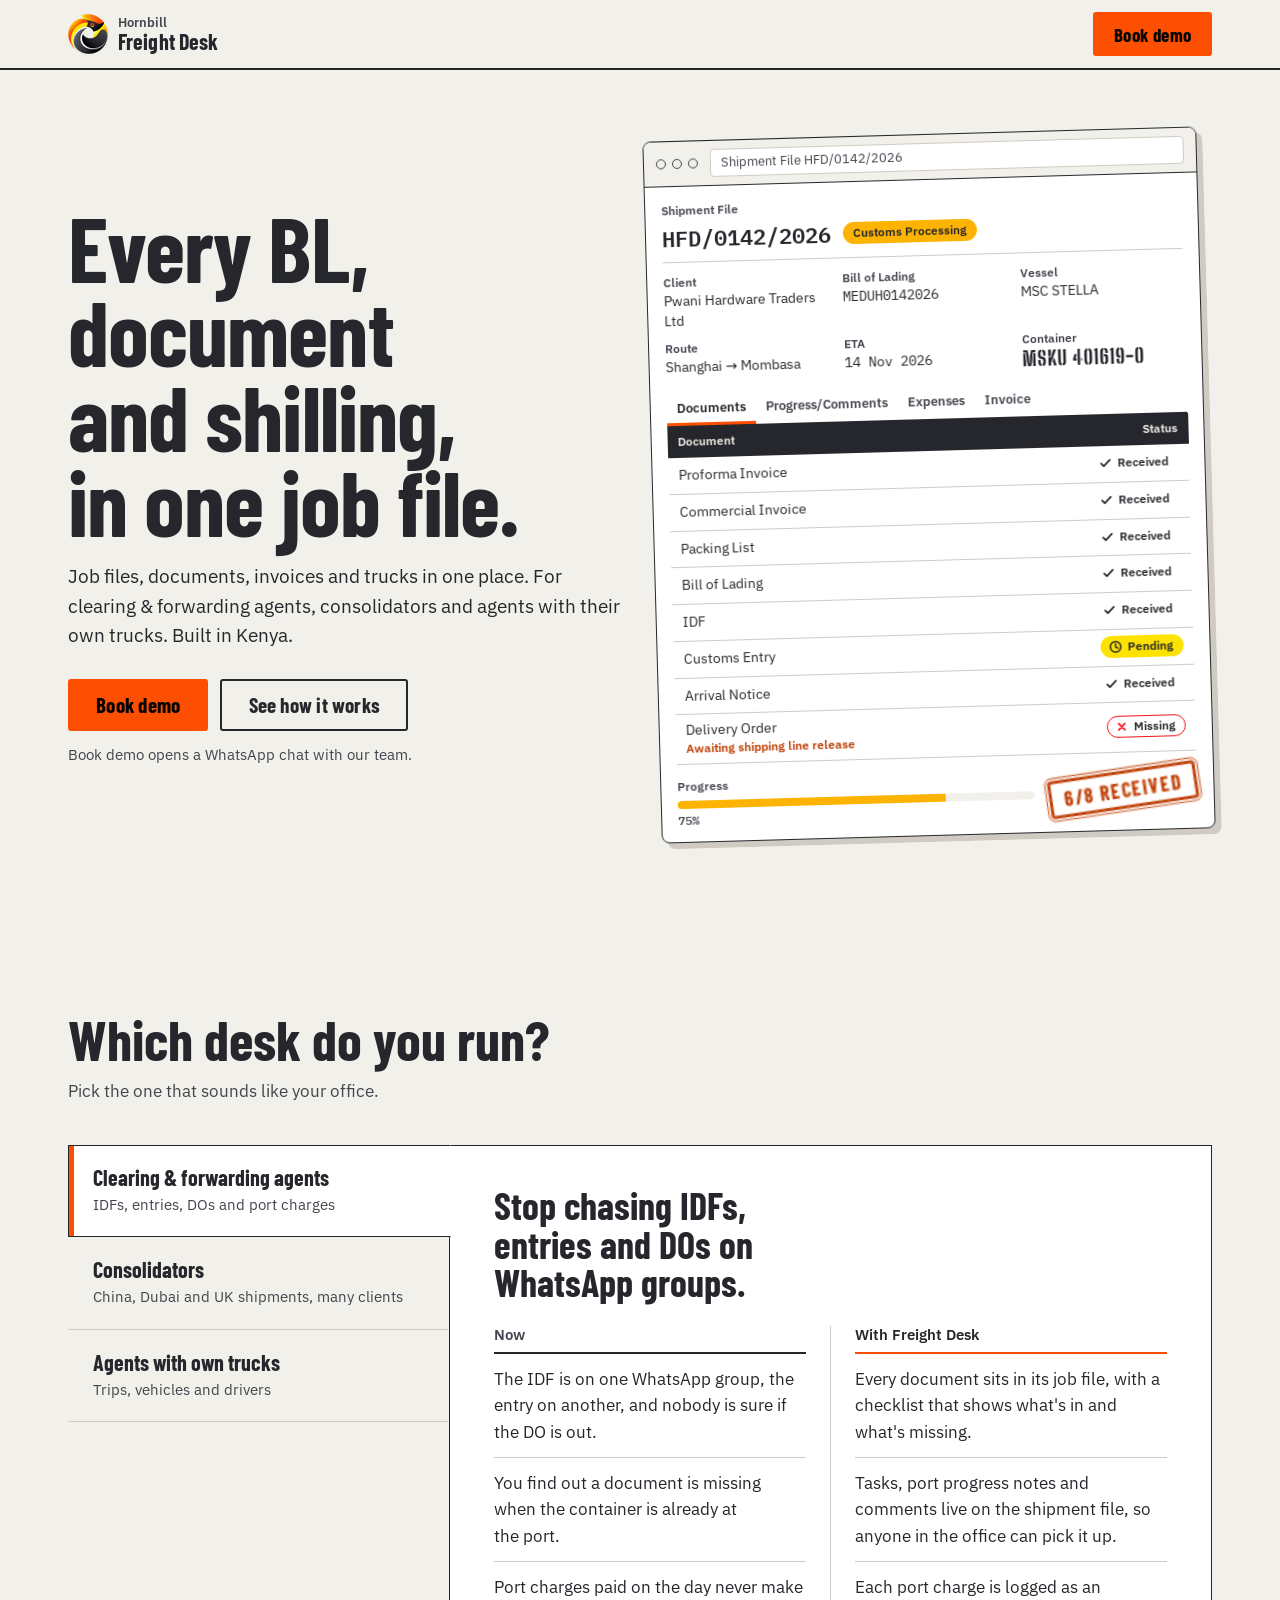
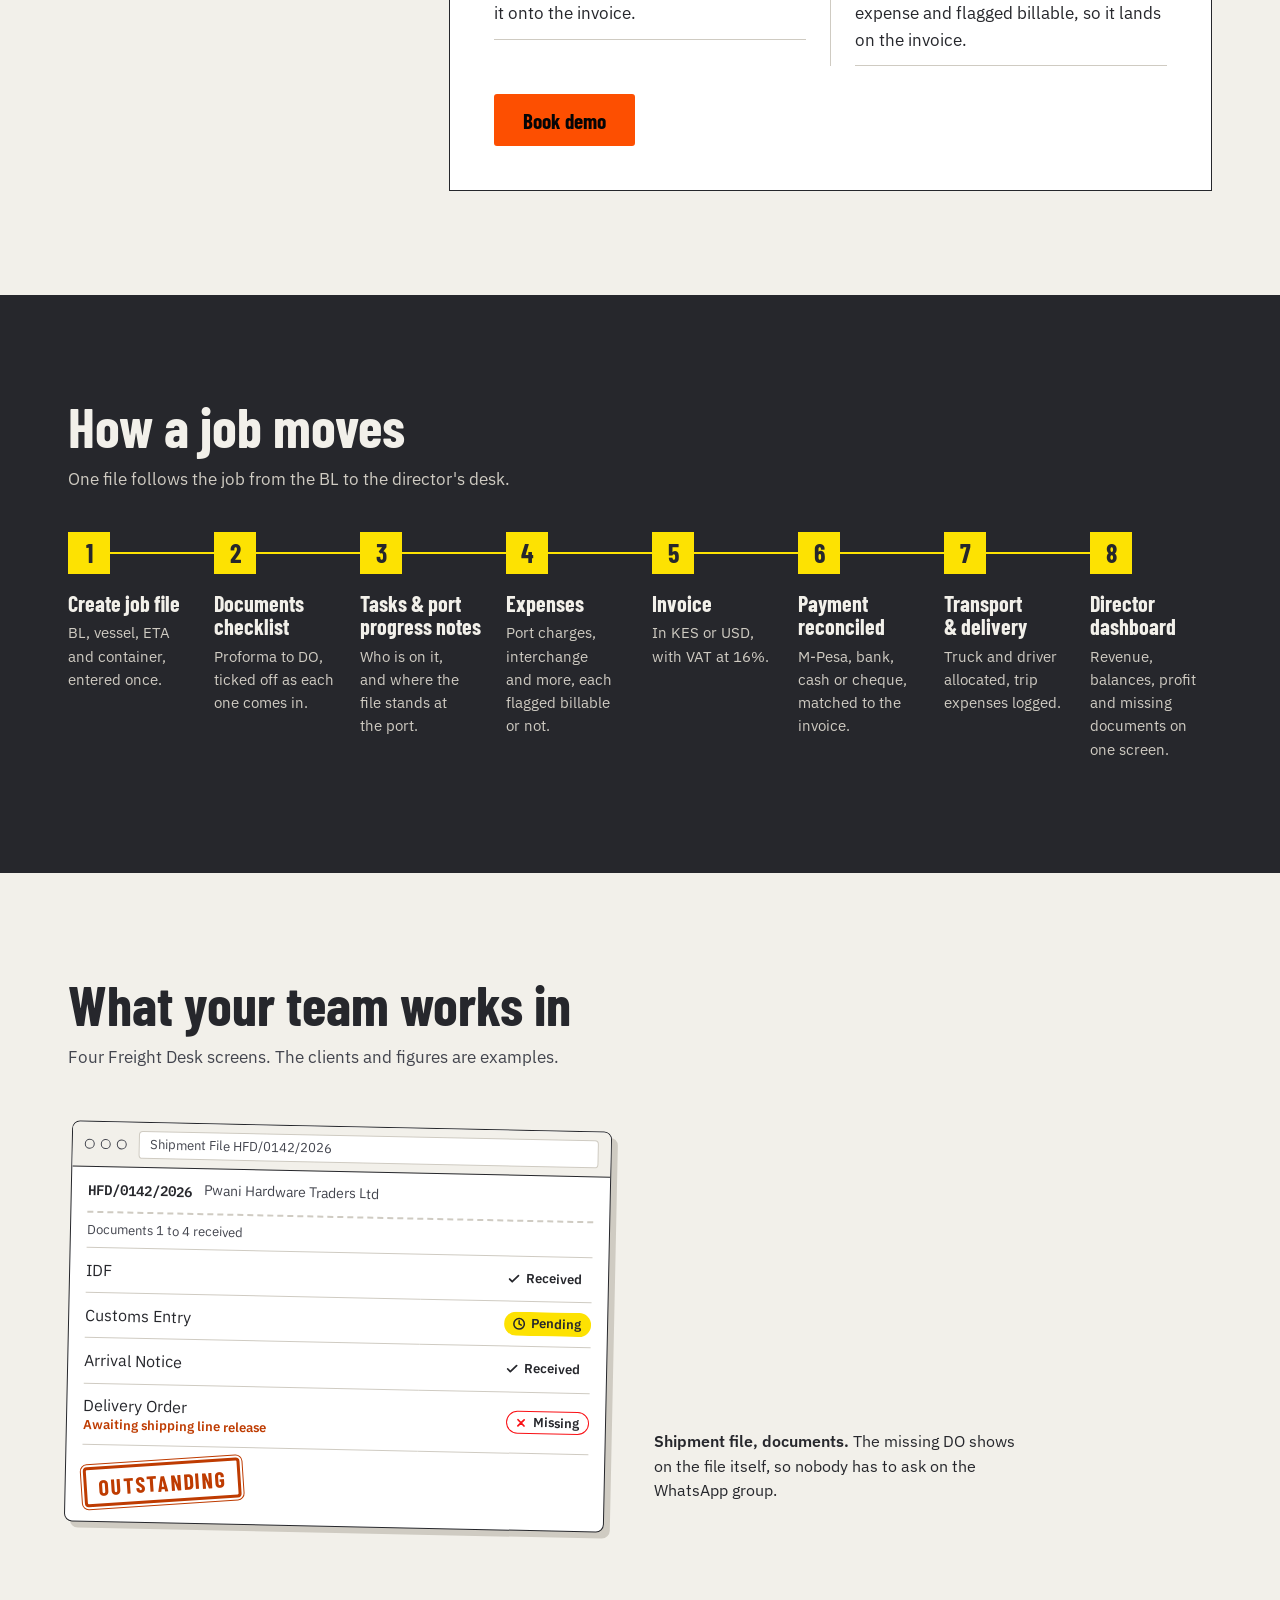
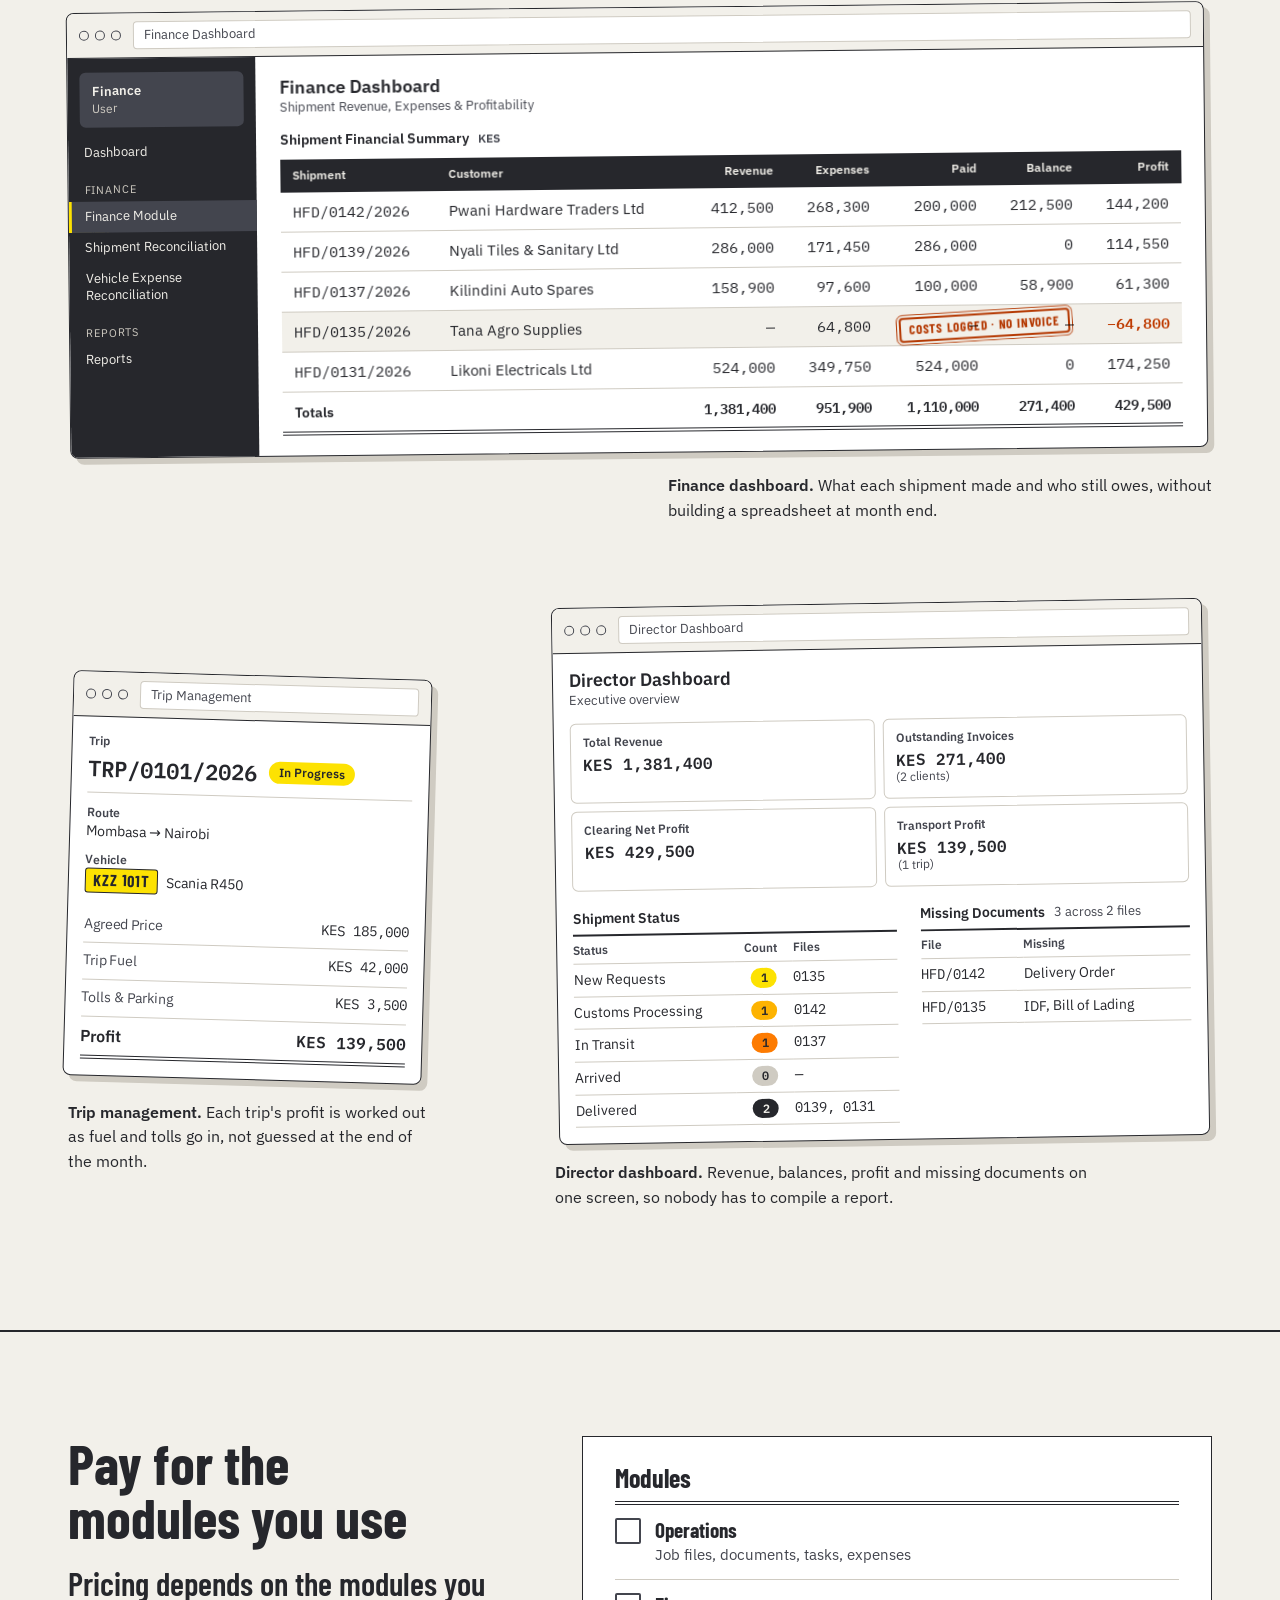
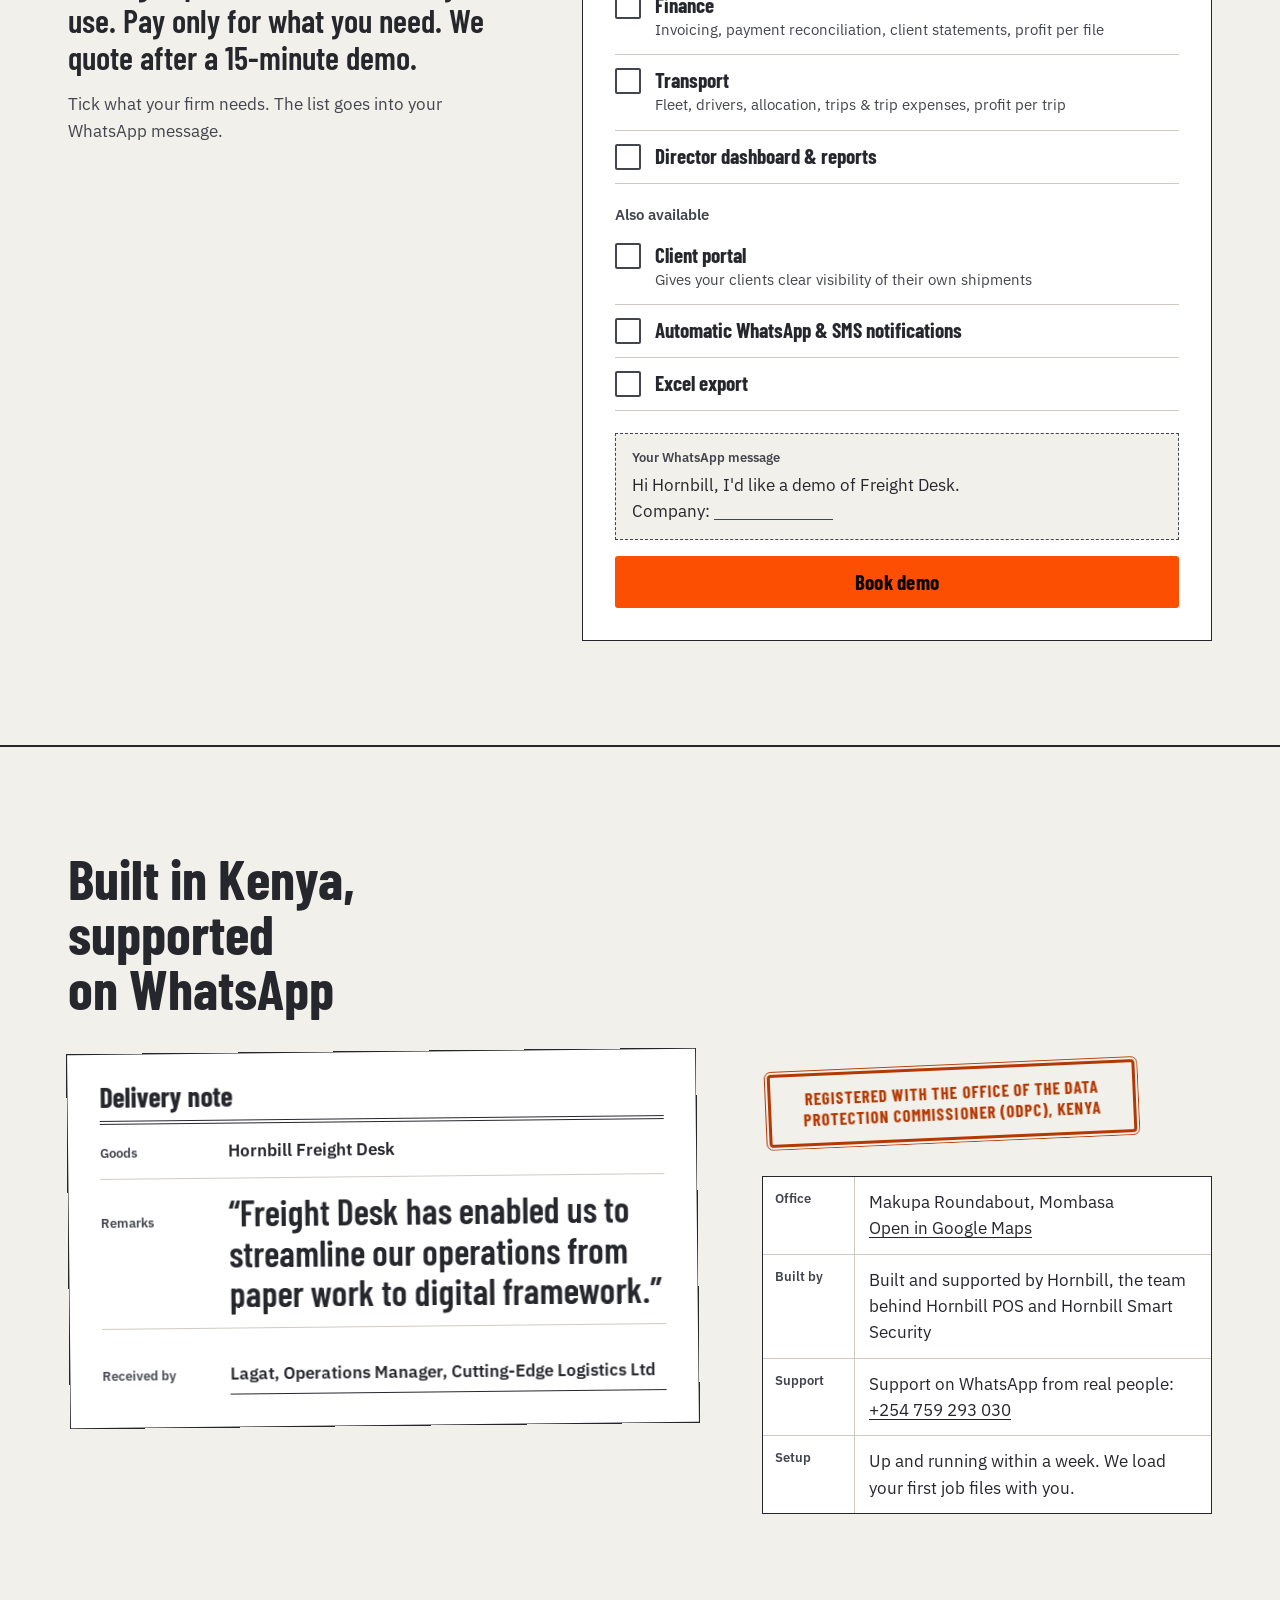
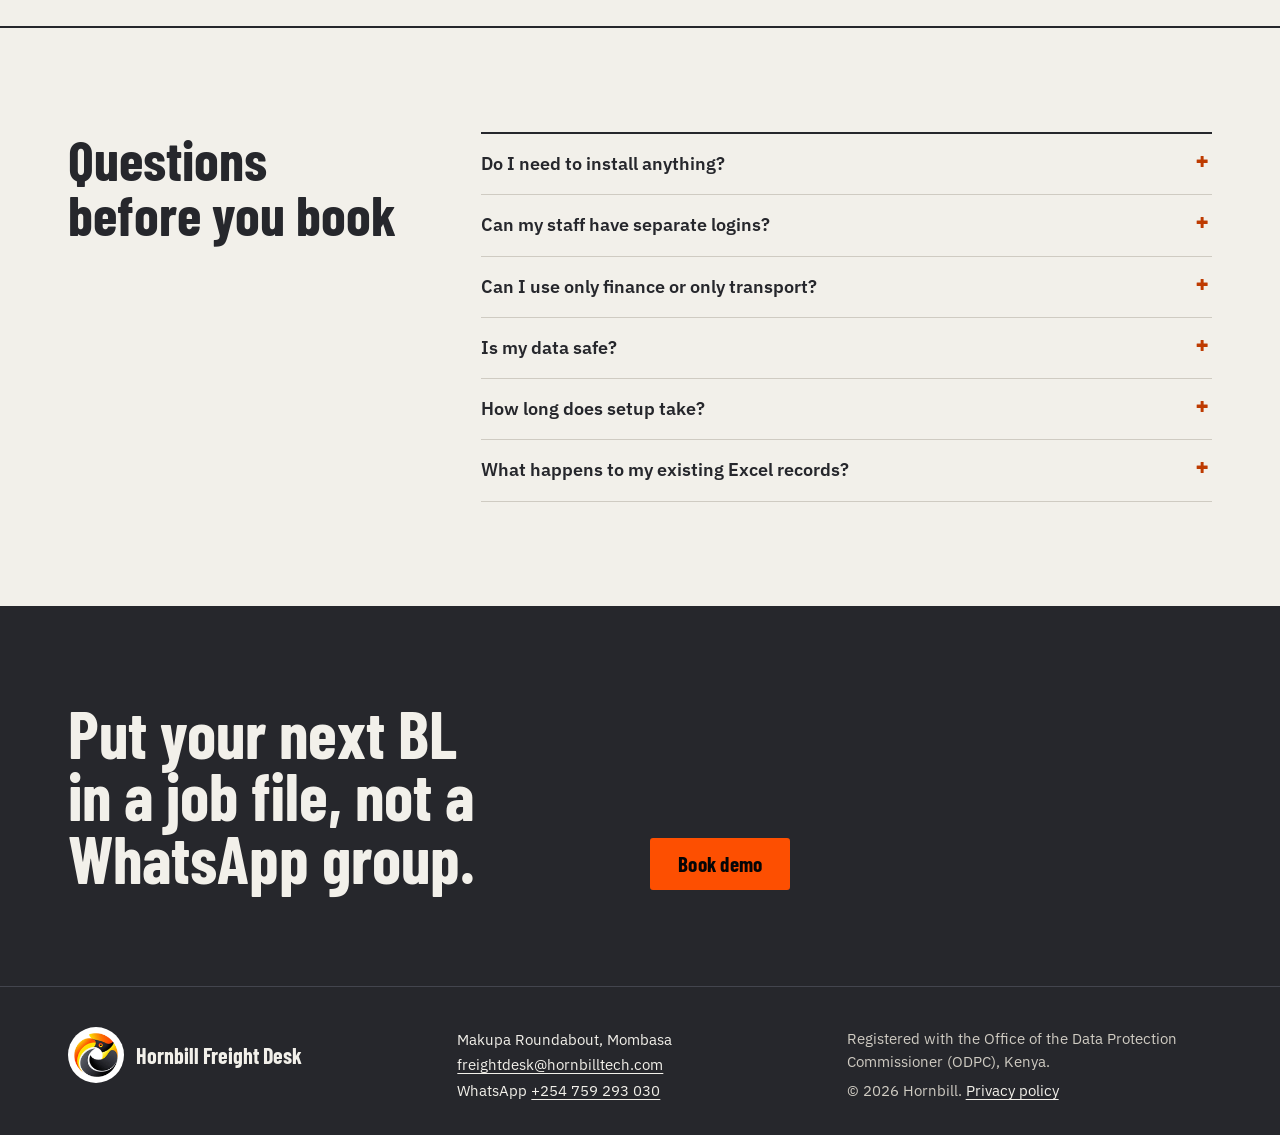
==== index.html @ 61f2ef4a "Add Hornbill Freight Desk landing page Static one-page site (no build step): index.html, privacy.htm" ====
<!doctype html>
<html lang="en-KE">
<head>
<meta charset="utf-8">
<meta name="viewport" content="width=device-width, initial-scale=1">
<title>Hornbill Freight Desk | Job files, documents, invoices and trucks in one place</title>
<meta name="description" content="Cloud software for Kenyan clearing &amp; forwarding agents, consolidators and agents with their own trucks. Every BL, document and shilling in one job file. Book a demo on WhatsApp.">
<link rel="canonical" href="https://freightdesk.hornbilltech.com/">
<meta name="theme-color" content="#26272C">

<link rel="icon" href="img/favicon.ico" sizes="any">
<link rel="icon" type="image/png" sizes="192x192" href="img/icon-192.png">
<link rel="apple-touch-icon" href="img/apple-touch-icon.png">

<meta property="og:type" content="website">
<meta property="og:site_name" content="Hornbill Freight Desk">
<meta property="og:title" content="Hornbill Freight Desk: every BL, document and shilling, in one job file">
<meta property="og:description" content="Job files, documents, invoices and trucks in one place, for Kenyan clearing &amp; forwarding agents, consolidators and agents with their own trucks.">
<meta property="og:url" content="https://freightdesk.hornbilltech.com/">
<meta property="og:image" content="https://freightdesk.hornbilltech.com/img/og-image.png">
<meta property="og:image:width" content="1200">
<meta property="og:image:height" content="630">
<meta property="og:image:alt" content="Hornbill Freight Desk logo beside a job file showing 6 of 8 documents received">
<meta property="og:locale" content="en_KE">
<meta name="twitter:card" content="summary_large_image">

<link rel="preload" href="fonts/barlow-condensed-latin-700-normal.woff2" as="font" type="font/woff2" crossorigin>
<link rel="preload" href="fonts/ibm-plex-sans-latin-400-normal.woff2" as="font" type="font/woff2" crossorigin>
<link rel="stylesheet" href="css/site.css">

<!-- Google Analytics 4: uncomment and replace G-XXXXXXXXXX with the real Measurement ID.
<script async src="https://www.googletagmanager.com/gtag/js?id=G-XXXXXXXXXX"></script>
<script>
  window.dataLayer = window.dataLayer || [];
  function gtag(){dataLayer.push(arguments);}
  gtag('js', new Date());
  gtag('config', 'G-XXXXXXXXXX');
</script>
-->

<!-- Meta Pixel: uncomment and replace YOUR_PIXEL_ID with the real Pixel ID.
<script>
  !function(f,b,e,v,n,t,s){if(f.fbq)return;n=f.fbq=function(){n.callMethod?
  n.callMethod.apply(n,arguments):n.queue.push(arguments)};if(!f._fbq)f._fbq=n;
  n.push=n;n.loaded=!0;n.version='2.0';n.queue=[];t=b.createElement(e);t.async=!0;
  t.src=v;s=b.getElementsByTagName(e)[0];s.parentNode.insertBefore(t,s)}(window,
  document,'script','https://connect.facebook.net/en_US/fbevents.js');
  fbq('init', 'YOUR_PIXEL_ID');
  fbq('track', 'PageView');
</script>
-->

<script src="js/site.js" defer></script>
</head>
<body class="has-sticky">
<a class="skip" href="#main">Skip to content</a>

<svg class="sprite" aria-hidden="true" focusable="false">
  <symbol id="i-check" viewBox="0 0 16 16"><path d="M3 8.5l3 3 7-7" fill="none" stroke="currentColor" stroke-width="2" stroke-linecap="round" stroke-linejoin="round"/></symbol>
  <symbol id="i-clock" viewBox="0 0 16 16"><circle cx="8" cy="8" r="6" fill="none" stroke="currentColor" stroke-width="1.75"/><path d="M8 4.5V8l2.5 1.5" fill="none" stroke="currentColor" stroke-width="1.75" stroke-linecap="round"/></symbol>
  <symbol id="i-cross" viewBox="0 0 16 16"><path d="M4.5 4.5l7 7M11.5 4.5l-7 7" fill="none" stroke="currentColor" stroke-width="2" stroke-linecap="round"/></symbol>
</svg>

<header class="topbar">
  <div class="wrap topbar__in">
    <a class="brand" href="./" aria-label="Hornbill Freight Desk, home">
      <img src="img/logo-40.png" srcset="img/logo-80.png 2x, img/logo-120.png 3x" width="40" height="40" alt="">
      <span class="brand__name"><span class="brand__co">Hornbill</span> Freight Desk</span>
    </a>
    <a class="btn btn--accent btn--sm" href="https://wa.me/254759293030?text=Hi%20Hornbill%2C%20I'd%20like%20a%20demo%20of%20Freight%20Desk.%20Company%3A%20" target="_blank" rel="noopener" data-segment="general">Book demo</a>
  </div>
</header>

<main id="main">

  <!-- Hero -->
  <section class="hero" aria-labelledby="hero-h">
    <div class="wrap hero__grid">
      <div class="hero__copy">
        <h1 id="hero-h">Every BL, document and shilling, in one job file.</h1>
        <p class="hero__sub">Job files, documents, invoices and trucks in one place. For clearing &amp; forwarding agents, consolidators and agents with their own trucks. Built in Kenya.</p>
        <div class="hero__ctas">
          <a class="btn btn--accent" href="https://wa.me/254759293030?text=Hi%20Hornbill%2C%20I'd%20like%20a%20demo%20of%20Freight%20Desk.%20Company%3A%20" target="_blank" rel="noopener" data-segment="general">Book demo</a>
          <a class="btn btn--line" href="#how">See how it works</a>
        </div>
        <p class="hero__note">Book demo opens a WhatsApp chat with our team.</p>
      </div>

      <figure class="hero__shot">
        <div class="frame frame--hero" role="img" aria-label="Freight Desk shipment file HFD/0142/2026 for Pwani Hardware Traders Ltd, status customs processing. Bill of lading MEDUH0142026, vessel MSC STELLA, Shanghai to Mombasa, ETA 14 November 2026, container MSKU 401619-0. Documents: proforma invoice, commercial invoice, packing list, bill of lading, IDF and arrival notice received. Customs entry pending. Delivery order missing, awaiting shipping line release. 6 of 8 documents received.">
          <div class="frame__bar"><span class="frame__dots"><i></i><i></i><i></i></span><span class="frame__url">Shipment File HFD/0142/2026</span></div>
          <div class="job">
            <div class="job__head">
              <p class="job__label">Shipment File</p>
              <p class="job__no">HFD/0142/2026</p>
              <span class="pill pill--amber">Customs Processing</span>
            </div>
            <dl class="fields">
              <div><dt>Client</dt><dd>Pwani Hardware Traders Ltd</dd></div>
              <div><dt>Bill of Lading</dt><dd class="mono">MEDUH0142026</dd></div>
              <div class="fields__opt"><dt>Vessel</dt><dd>MSC STELLA</dd></div>
              <div class="fields__opt"><dt>Route</dt><dd>Shanghai → Mombasa</dd></div>
              <div class="fields__opt"><dt>ETA</dt><dd class="mono">14 Nov 2026</dd></div>
              <div><dt>Container</dt><dd class="stencil">MSKU 401619-0</dd></div>
            </dl>
            <div class="apptabs"><span class="is-on">Documents</span><span>Progress/Comments</span><span>Expenses</span><span>Invoice</span></div>
            <table class="checklist checklist--head">
              <thead><tr><th>Document</th><th>Status</th></tr></thead>
              <tbody>
                <tr><td>Proforma Invoice</td><td><span class="st st--ok"><svg><use href="#i-check"/></svg>Received</span></td></tr>
                <tr><td>Commercial Invoice</td><td><span class="st st--ok"><svg><use href="#i-check"/></svg>Received</span></td></tr>
                <tr><td>Packing List</td><td><span class="st st--ok"><svg><use href="#i-check"/></svg>Received</span></td></tr>
                <tr><td>Bill of Lading</td><td><span class="st st--ok"><svg><use href="#i-check"/></svg>Received</span></td></tr>
                <tr><td>IDF</td><td><span class="st st--ok"><svg><use href="#i-check"/></svg>Received</span></td></tr>
                <tr><td>Customs Entry</td><td><span class="st st--wait"><svg><use href="#i-clock"/></svg>Pending</span></td></tr>
                <tr><td>Arrival Notice</td><td><span class="st st--ok"><svg><use href="#i-check"/></svg>Received</span></td></tr>
                <tr class="is-missing"><td>Delivery Order<span class="checklist__note">Awaiting shipping line release</span></td><td><span class="st st--miss"><svg><use href="#i-cross"/></svg>Missing</span></td></tr>
              </tbody>
            </table>
            <div class="progress">
              <div class="progress__meter">
                <span class="progress__label">Progress</span>
                <span class="progress__bar"><i></i></span>
                <span class="progress__pct">75%</span>
              </div>
              <span class="stamp stamp--land">6/8 Received</span>
            </div>
          </div>
        </div>
      </figure>
    </div>
  </section>

  <!-- Who it's for -->
  <section class="who" aria-labelledby="who-h">
    <div class="wrap">
      <div class="who__head">
        <h2 id="who-h">Which desk do you run?</h2>
        <p>Pick the one that sounds like your office.</p>
      </div>

      <div class="who__grid">
        <div class="who__tabs" role="tablist" aria-label="Type of business" hidden>
          <button type="button" role="tab" id="tab-cf" aria-controls="panel-cf" aria-selected="true">
            <span class="who__tab-name">Clearing &amp; forwarding agents</span>
            <span class="who__tab-line">IDFs, entries, DOs and port charges</span>
          </button>
          <button type="button" role="tab" id="tab-con" aria-controls="panel-con" aria-selected="false" tabindex="-1">
            <span class="who__tab-name">Consolidators</span>
            <span class="who__tab-line">China, Dubai and UK shipments, many clients</span>
          </button>
          <button type="button" role="tab" id="tab-trk" aria-controls="panel-trk" aria-selected="false" tabindex="-1">
            <span class="who__tab-name">Agents with own trucks</span>
            <span class="who__tab-line">Trips, vehicles and drivers</span>
          </button>
        </div>

        <div class="who__panels">
          <div class="who__panel" id="panel-cf">
            <p class="who__for">Clearing &amp; forwarding agents</p>
            <h3>Stop chasing IDFs, entries and DOs on WhatsApp groups.</h3>
            <div class="ledger2">
              <div class="ledger2__col">
                <h4>Now</h4>
                <ul>
                  <li>The IDF is on one WhatsApp group, the entry on another, and nobody is sure if the DO is out.</li>
                  <li>You find out a document is missing when the container is already at the port.</li>
                  <li>Port charges paid on the day never make it onto the invoice.</li>
                </ul>
              </div>
              <div class="ledger2__col ledger2__col--fd">
                <h4>With Freight Desk</h4>
                <ul>
                  <li>Every document sits in its job file, with a checklist that shows what's in and what's missing.</li>
                  <li>Tasks, port progress notes and comments live on the shipment file, so anyone in the office can pick it up.</li>
                  <li>Each port charge is logged as an expense and flagged billable, so it lands on the invoice.</li>
                </ul>
              </div>
            </div>
            <a class="btn btn--accent" href="https://wa.me/254759293030?text=Hi%20Hornbill%2C%20I%20run%20a%20clearing%20%26%20forwarding%20agency%20and%20I'd%20like%20a%20demo%20of%20Freight%20Desk.%20Company%3A%20" target="_blank" rel="noopener" data-segment="cf">Book demo</a>
          </div>

          <div class="who__panel" id="panel-con">
            <p class="who__for">Consolidators</p>
            <h3>Many clients, many shipments. Know who has paid.</h3>
            <div class="ledger2">
              <div class="ledger2__col">
                <h4>Now</h4>
                <ul>
                  <li>One container from China, Dubai or the UK carries goods for many clients.</li>
                  <li>Who has paid and who still owes from the last shipment lives in someone's notebook.</li>
                  <li>You learn whether a shipment made money weeks after it lands.</li>
                </ul>
              </div>
              <div class="ledger2__col ledger2__col--fd">
                <h4>With Freight Desk</h4>
                <ul>
                  <li>See which clients have paid and which still owe.</li>
                  <li>Print a statement for any client.</li>
                  <li>See profit or loss per shipment.</li>
                  <li>Give clients a portal with clear visibility of their own shipments.</li>
                </ul>
              </div>
            </div>
            <a class="btn btn--accent" href="https://wa.me/254759293030?text=Hi%20Hornbill%2C%20I'm%20a%20consolidator%20and%20I'd%20like%20a%20demo%20of%20Freight%20Desk.%20Company%3A%20" target="_blank" rel="noopener" data-segment="consolidator">Book demo</a>
          </div>

          <div class="who__panel" id="panel-trk">
            <p class="who__for">Agents with own trucks</p>
            <h3>Know what every trip made after fuel, tolls and allowances.</h3>
            <div class="ledger2">
              <div class="ledger2__col">
                <h4>Now</h4>
                <ul>
                  <li>The client pays the agreed price, but nobody is sure what the trip made once fuel, tolls and allowances are out.</li>
                  <li>Which truck is on which job? Someone has to call the yard.</li>
                  <li>A driver's licence expires and nobody notices.</li>
                </ul>
              </div>
              <div class="ledger2__col ledger2__col--fd">
                <h4>With Freight Desk</h4>
                <ul>
                  <li>Profit per trip: agreed price minus fuel, tolls and allowances.</li>
                  <li>Allocate vehicles to jobs, so you know which truck is on which job without calling the yard.</li>
                  <li>Each driver's licence expiry date sits on their record.</li>
                </ul>
              </div>
            </div>
            <a class="btn btn--accent" href="https://wa.me/254759293030?text=Hi%20Hornbill%2C%20we're%20an%20agency%20with%20our%20own%20trucks%20and%20I'd%20like%20a%20demo%20of%20Freight%20Desk.%20Company%3A%20" target="_blank" rel="noopener" data-segment="trucks">Book demo</a>
          </div>
        </div>
      </div>
    </div>
  </section>

  <!-- How a job moves -->
  <section class="how" id="how" aria-labelledby="how-h">
    <div class="wrap">
      <div class="how__head">
        <h2 id="how-h">How a job moves</h2>
        <p>One file follows the job from the BL to the director's desk.</p>
      </div>
      <ol class="track">
        <li><span class="track__n" aria-hidden="true">1</span><h3>Create job file</h3><p>BL, vessel, ETA and container, entered once.</p></li>
        <li><span class="track__n" aria-hidden="true">2</span><h3>Documents checklist</h3><p>Proforma to DO, ticked off as each one comes in.</p></li>
        <li><span class="track__n" aria-hidden="true">3</span><h3>Tasks &amp; port progress notes</h3><p>Who is on it, and where the file stands at the port.</p></li>
        <li><span class="track__n" aria-hidden="true">4</span><h3>Expenses</h3><p>Port charges, interchange and more, each flagged billable or not.</p></li>
        <li><span class="track__n" aria-hidden="true">5</span><h3>Invoice</h3><p>In KES or USD, with VAT at 16%.</p></li>
        <li><span class="track__n" aria-hidden="true">6</span><h3>Payment reconciled</h3><p>M-Pesa, bank, cash or cheque, matched to the invoice.</p></li>
        <li><span class="track__n" aria-hidden="true">7</span><h3>Transport &amp; delivery</h3><p>Truck and driver allocated, trip expenses logged.</p></li>
        <li><span class="track__n" aria-hidden="true">8</span><h3>Director dashboard</h3><p>Revenue, balances, profit and missing documents on one screen.</p></li>
      </ol>
    </div>
  </section>

  <!-- Screens -->
  <section class="screens" aria-labelledby="screens-h">
    <div class="wrap">
      <div class="screens__head">
        <h2 id="screens-h">What your team works in</h2>
        <p>Four Freight Desk screens. The clients and figures are examples.</p>
      </div>

      <div class="shots">
        <!-- A: shipment file, documents (detail) -->
        <figure class="shot shot--a">
          <div class="frame frame--a" role="img" aria-label="Detail of the documents tab on shipment file HFD/0142/2026: IDF received, customs entry pending, arrival notice received, delivery order missing and stamped outstanding, awaiting shipping line release.">
            <div class="frame__bar"><span class="frame__dots"><i></i><i></i><i></i></span><span class="frame__url">Shipment File HFD/0142/2026</span></div>
            <div class="crop">
              <p class="crop__head"><span class="mono">HFD/0142/2026</span> <span>Pwani Hardware Traders Ltd</span></p>
              <p class="crop__more">Documents 1 to 4 received</p>
              <table class="checklist checklist--lg">
                <tbody>
                  <tr><td>IDF</td><td><span class="st st--ok"><svg><use href="#i-check"/></svg>Received</span></td></tr>
                  <tr><td>Customs Entry</td><td><span class="st st--wait"><svg><use href="#i-clock"/></svg>Pending</span></td></tr>
                  <tr><td>Arrival Notice</td><td><span class="st st--ok"><svg><use href="#i-check"/></svg>Received</span></td></tr>
                  <tr class="is-missing"><td>Delivery Order<span class="checklist__note">Awaiting shipping line release</span></td><td><span class="st st--miss"><svg><use href="#i-cross"/></svg>Missing</span></td></tr>
                </tbody>
              </table>
              <span class="stamp stamp--do">Outstanding</span>
            </div>
          </div>
          <figcaption><strong>Shipment file, documents.</strong> The missing DO shows on the file itself, so nobody has to ask on the WhatsApp group.</figcaption>
        </figure>

        <!-- B: finance dashboard, shipment financial summary -->
        <figure class="shot shot--b">
          <div class="frame frame--b" role="img" aria-label="Freight Desk finance dashboard, shipment financial summary in KES. HFD/0142/2026, Pwani Hardware Traders Ltd: revenue invoiced 412,500, expenses 268,300, paid 200,000, balance 212,500, profit 144,200. HFD/0139/2026, Nyali Tiles and Sanitary Ltd: invoiced 286,000, expenses 171,450, paid 286,000, balance 0, profit 114,550. HFD/0137/2026, Kilindini Auto Spares: invoiced 158,900, expenses 97,600, paid 100,000, balance 58,900, profit 61,300. HFD/0135/2026, Tana Agro Supplies: not invoiced, expenses 64,800, profit minus 64,800, stamped costs logged, no invoice. HFD/0131/2026, Likoni Electricals Ltd: invoiced 524,000, expenses 349,750, paid 524,000, balance 0, profit 174,250. Totals: invoiced 1,381,400, expenses 951,900, paid 1,110,000, balance 271,400, profit 429,500.">
            <div class="frame__bar"><span class="frame__dots"><i></i><i></i><i></i></span><span class="frame__url">Finance Dashboard</span></div>
            <div class="shell">
              <div class="side">
                <p class="side__role">Finance<span>User</span></p>
                <p class="side__item">Dashboard</p>
                <p class="side__sec">Finance</p>
                <p class="side__item is-on">Finance Module</p>
                <p class="side__item">Shipment Reconciliation</p>
                <p class="side__item">Vehicle Expense Reconciliation</p>
                <p class="side__sec">Reports</p>
                <p class="side__item">Reports</p>
              </div>
              <div class="app shell__main">
                <p class="page__title">Finance Dashboard</p>
                <p class="page__sub">Shipment Revenue, Expenses &amp; Profitability</p>
                <p class="card__title">Shipment Financial Summary <span>KES</span></p>
                <table class="ledger">
                  <thead>
                    <tr><th>Shipment</th><th class="c-client">Customer</th><th class="num c-mid">Revenue</th><th class="num c-mid">Expenses</th><th class="num c-mid">Paid</th><th class="num">Balance</th><th class="num">Profit</th></tr>
                  </thead>
                  <tbody>
                    <tr><td class="mono">HFD/0142/2026<span class="sub">Pwani Hardware Traders Ltd</span></td><td class="c-client">Pwani Hardware Traders Ltd</td><td class="num c-mid">412,500</td><td class="num c-mid">268,300</td><td class="num c-mid">200,000</td><td class="num">212,500</td><td class="num">144,200</td></tr>
                    <tr><td class="mono">HFD/0139/2026<span class="sub">Nyali Tiles &amp; Sanitary Ltd</span></td><td class="c-client">Nyali Tiles &amp; Sanitary Ltd</td><td class="num c-mid">286,000</td><td class="num c-mid">171,450</td><td class="num c-mid">286,000</td><td class="num">0</td><td class="num">114,550</td></tr>
                    <tr><td class="mono">HFD/0137/2026<span class="sub">Kilindini Auto Spares</span></td><td class="c-client">Kilindini Auto Spares</td><td class="num c-mid">158,900</td><td class="num c-mid">97,600</td><td class="num c-mid">100,000</td><td class="num">58,900</td><td class="num">61,300</td></tr>
                    <tr class="is-flagged"><td class="mono">HFD/0135/2026<span class="sub">Tana Agro Supplies</span><span class="stamp stamp--row stamp--row-sm">Costs logged · No invoice</span></td><td class="c-client">Tana Agro Supplies</td><td class="num c-mid">—</td><td class="num c-mid">64,800</td><td class="num c-mid stamp-cell">—<span class="stamp stamp--row stamp--row-lg">Costs logged · No invoice</span></td><td class="num">—</td><td class="num neg">−64,800</td></tr>
                    <tr><td class="mono">HFD/0131/2026<span class="sub">Likoni Electricals Ltd</span></td><td class="c-client">Likoni Electricals Ltd</td><td class="num c-mid">524,000</td><td class="num c-mid">349,750</td><td class="num c-mid">524,000</td><td class="num">0</td><td class="num">174,250</td></tr>
                  </tbody>
                  <tfoot>
                    <tr><th scope="row">Totals</th><td class="c-client"></td><td class="num c-mid">1,381,400</td><td class="num c-mid">951,900</td><td class="num c-mid">1,110,000</td><td class="num">271,400</td><td class="num">429,500</td></tr>
                  </tfoot>
                </table>
              </div>
            </div>
          </div>
          <figcaption><strong>Finance dashboard.</strong> What each shipment made and who still owes, without building a spreadsheet at month end.</figcaption>
        </figure>

        <!-- C: trip management -->
        <figure class="shot shot--c">
          <div class="frame frame--c" role="img" aria-label="Freight Desk trip TRP/0101/2026, in progress, Mombasa to Nairobi, vehicle KZZ 101T Scania R450. Agreed price KES 185,000, trip fuel KES 42,000, tolls and parking KES 3,500, profit KES 139,500.">
            <div class="frame__bar"><span class="frame__dots"><i></i><i></i><i></i></span><span class="frame__url">Trip Management</span></div>
            <div class="app">
              <div class="job__head">
                <p class="job__label">Trip</p>
                <p class="job__no">TRP/0101/2026</p>
                <span class="pill pill--yellow">In Progress</span>
              </div>
              <dl class="fields fields--trip">
                <div><dt>Route</dt><dd>Mombasa → Nairobi</dd></div>
                <div><dt>Vehicle</dt><dd><span class="plate">KZZ 101T</span> Scania R450</dd></div>
              </dl>
              <table class="sum">
                <tbody>
                  <tr><th>Agreed Price</th><td>KES 185,000</td></tr>
                  <tr><th>Trip Fuel</th><td>KES 42,000</td></tr>
                  <tr><th>Tolls &amp; Parking</th><td>KES 3,500</td></tr>
                </tbody>
                <tfoot>
                  <tr><th>Profit</th><td>KES 139,500</td></tr>
                </tfoot>
              </table>
            </div>
          </div>
          <figcaption><strong>Trip management.</strong> Each trip's profit is worked out as fuel and tolls go in, not guessed at the end of the month.</figcaption>
        </figure>

        <!-- D: director dashboard -->
        <figure class="shot shot--d">
          <div class="frame frame--d" role="img" aria-label="Freight Desk director dashboard. Total revenue KES 1,381,400. Outstanding invoices KES 271,400 from 2 clients. Clearing net profit KES 429,500. Transport profit KES 139,500 from 1 trip. Shipment status: new requests 1 (0135), customs processing 1 (0142), in transit 1 (0137), arrived 0, delivered 2 (0139 and 0131). Missing documents: 3 across 2 files. HFD/0142 is missing the delivery order. HFD/0135 is missing the IDF and bill of lading.">
            <div class="frame__bar"><span class="frame__dots"><i></i><i></i><i></i></span><span class="frame__url">Director Dashboard</span></div>
            <div class="app">
              <p class="page__title">Director Dashboard</p>
              <p class="page__sub">Executive overview</p>
              <div class="dash__figs">
                <div><p class="dash__k">Total Revenue</p><p class="dash__v">KES 1,381,400</p></div>
                <div><p class="dash__k">Outstanding Invoices</p><p class="dash__v">KES 271,400</p><p class="dash__s">(2 clients)</p></div>
                <div><p class="dash__k">Clearing Net Profit</p><p class="dash__v">KES 429,500</p></div>
                <div><p class="dash__k">Transport Profit</p><p class="dash__v">KES 139,500</p><p class="dash__s">(1 trip)</p></div>
              </div>
              <div class="dash__cols">
                <div>
                  <p class="dash__h">Shipment Status</p>
                  <table class="mini">
                    <thead><tr><th>Status</th><th class="num">Count</th><th>Files</th></tr></thead>
                    <tbody>
                      <tr><td>New Requests</td><td class="num"><span class="count count--yellow">1</span></td><td class="mono">0135</td></tr>
                      <tr><td>Customs Processing</td><td class="num"><span class="count count--amber">1</span></td><td class="mono">0142</td></tr>
                      <tr><td>In Transit</td><td class="num"><span class="count count--orange">1</span></td><td class="mono">0137</td></tr>
                      <tr><td>Arrived</td><td class="num"><span class="count">0</span></td><td class="mono">—</td></tr>
                      <tr><td>Delivered</td><td class="num"><span class="count count--ink">2</span></td><td class="mono">0139, 0131</td></tr>
                    </tbody>
                  </table>
                </div>
                <div>
                  <p class="dash__h">Missing Documents <span>3 across 2 files</span></p>
                  <table class="mini">
                    <thead><tr><th>File</th><th>Missing</th></tr></thead>
                    <tbody>
                      <tr><td class="mono">HFD/0142</td><td>Delivery Order</td></tr>
                      <tr><td class="mono">HFD/0135</td><td>IDF, Bill of Lading</td></tr>
                    </tbody>
                  </table>
                </div>
              </div>
            </div>
          </div>
          <figcaption><strong>Director dashboard.</strong> Revenue, balances, profit and missing documents on one screen, so nobody has to compile a report.</figcaption>
        </figure>
      </div>
    </div>
  </section>

  <!-- Modules & pricing -->
  <section class="modules" id="modules" aria-labelledby="mod-h">
    <div class="wrap modules__grid">
      <div class="modules__copy">
        <h2 id="mod-h">Pay for the modules you use</h2>
        <p class="modules__price">Pricing depends on the modules you use. Pay only for what you need. We quote after a 15-minute demo.</p>
        <p class="modules__help">Tick what your firm needs. The list goes into your WhatsApp message.</p>
      </div>

      <div class="sheet" id="modules-sheet">
        <p class="sheet__title">Modules</p>
        <fieldset>
          <legend class="vh">Modules</legend>
          <label class="tick"><input type="checkbox" value="Operations"><span class="tick__text"><strong>Operations</strong><span>Job files, documents, tasks, expenses</span></span></label>
          <label class="tick"><input type="checkbox" value="Finance"><span class="tick__text"><strong>Finance</strong><span>Invoicing, payment reconciliation, client statements, profit per file</span></span></label>
          <label class="tick"><input type="checkbox" value="Transport"><span class="tick__text"><strong>Transport</strong><span>Fleet, drivers, allocation, trips &amp; trip expenses, profit per trip</span></span></label>
          <label class="tick"><input type="checkbox" value="Director dashboard &amp; reports"><span class="tick__text"><strong>Director dashboard &amp; reports</strong></span></label>
        </fieldset>
        <fieldset>
          <legend class="sheet__legend">Also available</legend>
          <label class="tick"><input type="checkbox" value="Client portal"><span class="tick__text"><strong>Client portal</strong><span>Gives your clients clear visibility of their own shipments</span></span></label>
          <label class="tick"><input type="checkbox" value="Automatic WhatsApp &amp; SMS notifications"><span class="tick__text"><strong>Automatic WhatsApp &amp; SMS notifications</strong></span></label>
          <label class="tick"><input type="checkbox" value="Excel export"><span class="tick__text"><strong>Excel export</strong></span></label>
        </fieldset>
        <div class="sheet__msg">
          <p class="sheet__msg-label">Your WhatsApp message</p>
          <p class="sheet__msg-text" id="modules-msg" aria-live="polite">Hi Hornbill, I'd like a demo of Freight Desk. Company: </p>
        </div>
        <a class="btn btn--accent btn--block" id="modules-cta" href="https://wa.me/254759293030?text=Hi%20Hornbill%2C%20I'd%20like%20a%20demo%20of%20Freight%20Desk.%20Company%3A%20" target="_blank" rel="noopener" data-segment="modules">Book demo</a>
      </div>
    </div>
  </section>

  <!-- Trust -->
  <section class="trust" aria-labelledby="trust-h">
    <div class="wrap">
      <h2 id="trust-h">Built in Kenya, supported on WhatsApp</h2>
      <div class="trust__grid">
        <figure class="note">
          <div class="note__head">
            <p class="note__title">Delivery note</p>
          </div>
          <div class="note__row"><p class="note__k">Goods</p><p class="note__v">Hornbill Freight Desk</p></div>
          <div class="note__row note__row--quote">
            <p class="note__k">Remarks</p>
            <blockquote class="note__quote"><p>Freight Desk has enabled us to streamline our operations from paper work to digital framework.</p></blockquote>
          </div>
          <figcaption class="note__row note__row--sign"><span class="note__k">Received by</span><span class="note__sign">Lagat, Operations Manager, <span class="nowrap">Cutting-Edge Logistics Ltd</span></span></figcaption>
        </figure>

        <div class="trust__side">
          <p class="stamp stamp--odpc">Registered with the Office of the Data Protection Commissioner (ODPC), Kenya</p>
          <dl class="gate">
            <div><dt>Office</dt><dd>Makupa Roundabout, Mombasa<br><a href="https://www.google.com/maps/search/?api=1&amp;query=Makupa+Roundabout+Mombasa" target="_blank" rel="noopener">Open in Google Maps</a></dd></div>
            <div><dt>Built by</dt><dd>Built and supported by Hornbill, the team behind Hornbill POS and Hornbill Smart Security</dd></div>
            <div><dt>Support</dt><dd>Support on WhatsApp from real people: <a href="https://wa.me/254759293030" target="_blank" rel="noopener">+254&nbsp;759&nbsp;293&nbsp;030</a></dd></div>
            <div><dt>Setup</dt><dd>Up and running within a week. We load your first job files with you.</dd></div>
          </dl>
        </div>
      </div>
    </div>
  </section>

  <!-- FAQ -->
  <section class="faq" aria-labelledby="faq-h">
    <div class="wrap faq__grid">
      <h2 id="faq-h">Questions before you book</h2>
      <div class="faq__list">
        <details>
          <summary>Do I need to install anything?</summary>
          <p>No. It runs in the browser on your office PC, laptop or phone.</p>
        </details>
        <details>
          <summary>Can my staff have separate logins?</summary>
          <p>Yes, by role: operations, transport, finance and director. Each person sees what their role needs.</p>
        </details>
        <details>
          <summary>Can I use only finance or only transport?</summary>
          <p>Yes. Pick the modules you need, and pricing follows.</p>
        </details>
        <details>
          <summary>Is my data safe?</summary>
          <p>Hornbill is registered with the ODPC. Each person has their own login with role-based access, and the data sits on a managed cloud server, not on one office PC.</p>
        </details>
        <details>
          <summary>How long does setup take?</summary>
          <p>Most firms are up and running within a week. We load your first job files with you.</p>
        </details>
        <details>
          <summary>What happens to my existing Excel records?</summary>
          <p>We bring your active job files across with you during onboarding, and you can export to Excel any time.</p>
        </details>
      </div>
    </div>
  </section>

  <!-- Final CTA -->
  <section class="final" aria-labelledby="final-h">
    <div class="wrap final__in">
      <h2 id="final-h">Put your next BL in a job file, not a WhatsApp group.</h2>
      <a class="btn btn--accent" href="https://wa.me/254759293030?text=Hi%20Hornbill%2C%20I'd%20like%20a%20demo%20of%20Freight%20Desk.%20Company%3A%20" target="_blank" rel="noopener" data-segment="general">Book demo</a>
    </div>
  </section>
</main>

<footer class="foot">
  <div class="wrap foot__grid">
    <div class="foot__brand">
      <span class="foot__plate"><img src="img/logo-80.png" srcset="img/logo-80.png 1x, img/logo-120.png 2x" width="44" height="44" alt="Hornbill logo"></span>
      <p class="foot__name">Hornbill Freight Desk</p>
    </div>
    <address class="foot__contact">
      Makupa Roundabout, Mombasa<br>
      <a href="mailto:freightdesk@hornbilltech.com">freightdesk@hornbilltech.com</a><br>
      WhatsApp <a href="https://wa.me/254759293030" target="_blank" rel="noopener">+254&nbsp;759&nbsp;293&nbsp;030</a>
    </address>
    <div class="foot__legal">
      <p>Registered with the Office of the Data Protection Commissioner (ODPC), Kenya.</p>
      <p>© 2026 Hornbill. <a href="privacy.html">Privacy policy</a></p>
    </div>
  </div>
</footer>

<div class="stickybar" id="stickybar" hidden>
  <a class="btn btn--accent btn--block" href="https://wa.me/254759293030?text=Hi%20Hornbill%2C%20I'd%20like%20a%20demo%20of%20Freight%20Desk.%20Company%3A%20" target="_blank" rel="noopener" data-segment="general">Book demo on WhatsApp</a>
</div>
</body>
</html>
---- css/site.css ----
/* Hornbill Freight Desk: one stylesheet, no build step.
   Every colour below comes from the logo (see DESIGN.md) or is a neutral. */

/* ---------- Fonts (self-hosted, latin subset) ---------- */
@font-face { font-family: "Barlow Condensed"; src: url("../fonts/barlow-condensed-latin-600-normal.woff2") format("woff2"); font-weight: 600; font-style: normal; font-display: swap; }
@font-face { font-family: "Barlow Condensed"; src: url("../fonts/barlow-condensed-latin-700-normal.woff2") format("woff2"); font-weight: 700; font-style: normal; font-display: swap; }
@font-face { font-family: "IBM Plex Sans"; src: url("../fonts/ibm-plex-sans-latin-400-normal.woff2") format("woff2"); font-weight: 400; font-style: normal; font-display: swap; }
@font-face { font-family: "IBM Plex Sans"; src: url("../fonts/ibm-plex-sans-latin-600-normal.woff2") format("woff2"); font-weight: 600; font-style: normal; font-display: swap; }
@font-face { font-family: "IBM Plex Mono"; src: url("../fonts/ibm-plex-mono-latin-400-normal.woff2") format("woff2"); font-weight: 400; font-style: normal; font-display: swap; }
@font-face { font-family: "IBM Plex Mono"; src: url("../fonts/ibm-plex-mono-latin-600-normal.woff2") format("woff2"); font-weight: 600; font-style: normal; font-display: swap; }
@font-face { font-family: "Big Shoulders Stencil Display"; src: url("../fonts/big-shoulders-stencil-display-latin-800-normal.woff2") format("woff2"); font-weight: 800; font-style: normal; font-display: swap; }

/* ---------- Tokens ---------- */
:root {
  /* Logo colours */
  --ink: #26272C;          /* charcoal body */
  --black: #050506;        /* darkest: eye, shading */
  --slate: #43454E;        /* lit side of body: the one muted grey */
  --accent: #FD4F01;       /* red-orange: Book demo, stamps */
  --accent-deep: #BE3B01;  /* accent darkened for text on paper/white (4.8:1) */
  --yellow: #FDE202;
  --amber: #FDB301;
  --orange: #FD7B01;
  --red: #F91116;          /* eye ring: icons and borders only */

  /* Neutrals */
  --paper: #F2F0EA;
  --sheet: #FFFFFF;
  --rule: #CFCBC2;

  --font-head: "Barlow Condensed", "Arial Narrow", sans-serif;
  --font-body: "IBM Plex Sans", system-ui, -apple-system, "Segoe UI", Roboto, sans-serif;
  --font-mono: "IBM Plex Mono", ui-monospace, Consolas, monospace;
  --font-stencil: "Big Shoulders Stencil Display", "Barlow Condensed", sans-serif;

  --gutter: 16px;
  --max: 1240px;
  --line: 1.5px solid var(--ink);
}

/* ---------- Base ---------- */
*, *::before, *::after { box-sizing: border-box; }
html { -webkit-text-size-adjust: 100%; text-size-adjust: 100%; }
@media (prefers-reduced-motion: no-preference) { html { scroll-behavior: smooth; } }
body {
  margin: 0;
  background: var(--paper);
  color: var(--ink);
  font: 400 1.0625rem/1.55 var(--font-body);
  font-kerning: normal;
  overflow-x: hidden;
}
@supports (overflow: clip) { body { overflow-x: clip; } }
img, svg { display: block; max-width: 100%; height: auto; }
p, ul, ol, dl, dd, figure, blockquote { margin: 0; }
h1, h2, h3, h4 { margin: 0; font-family: var(--font-head); font-weight: 700; line-height: 1; text-wrap: balance; }
p, li { text-wrap: pretty; }
a { color: inherit; text-decoration-thickness: 1px; text-underline-offset: .2em; }
a:hover { text-decoration-color: var(--accent); text-decoration-thickness: 2px; }
:focus-visible { outline: 3px solid var(--ink); outline-offset: 3px; }
.how :focus-visible, .final :focus-visible, .foot :focus-visible { outline-color: var(--yellow); }
.mono { font-family: var(--font-mono); font-variant-numeric: tabular-nums; }
.stencil { font: 800 1.25rem/1 var(--font-stencil); letter-spacing: .05em; }
.vh { position: absolute !important; width: 1px; height: 1px; overflow: hidden; clip: rect(0 0 0 0); clip-path: inset(50%); white-space: nowrap; }
.sprite { position: absolute; width: 0; height: 0; overflow: hidden; }
.nowrap { white-space: nowrap; }

.skip { position: absolute; left: 8px; top: -60px; z-index: 50; padding: 10px 14px; background: var(--ink); color: var(--paper); font-weight: 600; }
.skip:focus { top: 8px; }

.wrap { max-width: var(--max); margin-inline: auto; padding-inline: var(--gutter); }
@media (min-width: 768px) { :root { --gutter: 32px; } }
@media (min-width: 1200px) { :root { --gutter: 48px; } }

h2 { font-size: clamp(2.25rem, 1.55rem + 2.6vw, 3.5rem); line-height: .98; }

/* ---------- Buttons ---------- */
.btn {
  display: inline-flex; align-items: center; justify-content: center;
  min-height: 52px; padding: .55em 1.25em;
  border: 2px solid transparent; border-radius: 3px;
  font: 700 1.3125rem/1 var(--font-head); letter-spacing: .01em;
  text-decoration: none; cursor: pointer;
}
.btn--accent { background: var(--accent); color: var(--black); border-color: var(--accent); }
.btn--accent:hover { background: var(--orange); border-color: var(--orange); }
.btn--line { background: transparent; color: var(--ink); border-color: var(--ink); }
.btn--line:hover { background: var(--ink); color: var(--paper); }
.btn--sm { min-height: 44px; padding: .45em 1em; font-size: 1.1875rem; }
.btn--block { display: flex; width: 100%; }

/* ---------- Top bar ---------- */
.topbar { border-bottom: 2px solid var(--ink); }
.topbar__in { display: flex; align-items: center; justify-content: space-between; gap: 12px; padding-block: 12px; }
.brand { display: flex; align-items: center; gap: 10px; text-decoration: none; }
.brand img { width: 40px; height: 40px; flex: none; }
.brand__name { display: grid; font: 700 1.375rem/1 var(--font-head); letter-spacing: .005em; }
.brand__co { font: 600 .8125rem/1.1 var(--font-body); color: var(--slate); letter-spacing: 0; }

/* ---------- Hero ---------- */
.hero { padding-block: 36px 56px; overflow-x: clip; }
.hero__grid { display: grid; gap: 40px; }
.hero h1 { font-size: clamp(3rem, 1.85rem + 4.9vw, 5.75rem); line-height: .92; letter-spacing: -.01em; max-width: 12ch; }
.hero__sub { margin-top: 20px; max-width: 34em; font-size: 1.125rem; }
.hero__ctas { display: flex; flex-wrap: wrap; gap: 12px; margin-top: 28px; }
.hero__note { margin-top: 12px; font-size: .9375rem; color: var(--slate); }
.hero__shot { min-width: 0; }

@media (max-width: 479px) {
  .hero__ctas .btn { flex: 1 1 100%; }
}
@media (min-width: 1024px) {
  .hero { padding-block: 64px 72px; }
  .hero__grid { grid-template-columns: repeat(12, minmax(0, 1fr)); column-gap: 24px; align-items: center; }
  .hero__copy { grid-column: 1 / 7; }
  .hero__shot { grid-column: 7 / 13; }
  .hero__sub { font-size: 1.1875rem; }
}

/* ---------- Browser frame (all product screens) ---------- */
.frame {
  position: relative;
  background: var(--sheet);
  border: var(--line);
  border-radius: 8px;
  overflow: hidden;
  box-shadow: 6px 6px 0 var(--rule);
  margin-right: 6px;
  font-size: .875rem; line-height: 1.4;
}
.frame__bar { display: flex; align-items: center; gap: 12px; padding: 8px 12px; border-bottom: var(--line); background: var(--paper); }
.frame__dots { display: flex; gap: 6px; flex: none; }
.frame__dots i { width: 10px; height: 10px; border: 1.5px solid var(--slate); border-radius: 50%; }
.frame__url {
  flex: 1; min-width: 0; padding: 4px 10px;
  background: var(--sheet); border: 1px solid var(--rule); border-radius: 4px;
  font-size: .8125rem; color: var(--slate);
  white-space: nowrap; overflow: hidden; text-overflow: ellipsis;
}
.frame--hero { transform: rotate(-1deg); }
.frame--a { transform: rotate(.8deg); }
.frame--b { transform: rotate(-.4deg); }
.frame--c { transform: rotate(1deg); }
.frame--d { transform: rotate(-.6deg); }
@media (min-width: 1024px) {
  .frame--hero { transform: rotate(-1.6deg); }
  .frame--a { transform: rotate(1.2deg); }
  .frame--b { transform: rotate(-.6deg); }
  .frame--c { transform: rotate(1.6deg); }
  .frame--d { transform: rotate(-.9deg); }
}

/* In-app chrome, following the real product's screens: role sidebar, page title + subtitle,
   status pills and dark table header rows. Restyled in the logo palette. */
.frame { container: frame / inline-size; }
.app { padding: 16px; }
.page__title { font: 600 1.125rem/1.2 var(--font-body); }
.page__sub { margin-bottom: 14px; font-size: .8125rem; color: var(--slate); }
.card__title { margin-bottom: 10px; font-weight: 600; }
.card__title span { margin-left: 6px; font-size: .75rem; color: var(--slate); }

.shell__main { min-width: 0; }
.side { display: none; }
@container frame (min-width: 900px) {
  .shell { display: grid; grid-template-columns: 188px minmax(0, 1fr); }
  .side { display: block; padding: 14px 0 20px; background: var(--ink); color: var(--paper); font-size: .8125rem; }
}
.side__role { display: grid; margin: 0 12px 10px; padding: 10px 12px; border-radius: 6px; background: var(--slate); font-weight: 600; }
.side__role span { font-size: .75rem; font-weight: 400; color: var(--rule); }
.side__sec { margin: 14px 16px 4px; font-size: .6875rem; letter-spacing: .08em; text-transform: uppercase; color: var(--rule); }
.side__item { padding: 7px 16px; line-height: 1.3; }
.side__item.is-on { background: var(--slate); box-shadow: inset 3px 0 0 var(--yellow); }

.pill { display: inline-block; padding: 3px 10px; border-radius: 999px; background: var(--rule); color: var(--ink); font-size: .75rem; font-weight: 600; line-height: 1.3; white-space: nowrap; }
.pill--yellow { background: var(--yellow); }
.pill--amber { background: var(--amber); }

/* Shipment file (screen A) */
.job { padding: 16px; }
.job__head { display: flex; flex-wrap: wrap; align-items: center; gap: 6px 12px; padding-bottom: 12px; border-bottom: 1px solid var(--rule); }
.job__label { width: 100%; font-size: .75rem; font-weight: 600; color: var(--slate); }
.job__no { font: 600 1.375rem/1.1 var(--font-mono); }

.fields { display: grid; grid-template-columns: repeat(2, minmax(0, 1fr)); gap: 10px 16px; margin: 12px 0 14px; }
.fields dt { font-size: .75rem; font-weight: 600; color: var(--slate); }
.fields dd { margin: 0; }
.fields .mono { font-size: .875rem; }
@media (max-width: 559px) { .fields__opt { display: none; } }
@media (min-width: 560px) { .fields { grid-template-columns: repeat(3, minmax(0, 1fr)); } }

.apptabs { display: flex; border-bottom: var(--line); overflow: hidden; }
.apptabs span { padding: 8px 10px; font-size: .8125rem; font-weight: 600; color: var(--slate); white-space: nowrap; }
.apptabs .is-on { color: var(--ink); box-shadow: inset 0 -3px 0 var(--accent); }

.checklist { width: 100%; border-collapse: collapse; }
.checklist th { padding: 7px 10px; text-align: left; font-size: .75rem; font-weight: 600; background: var(--ink); color: var(--paper); box-shadow: 1px 0 0 var(--ink); }
.checklist td { padding: 6px 10px; border-bottom: 1px solid var(--rule); vertical-align: middle; }
.checklist--lg td { padding-inline: 0; }
.checklist th:last-child, .checklist td:last-child { text-align: right; }
.checklist__note { display: block; font-size: .75rem; color: var(--accent-deep); font-weight: 600; }
.st { display: inline-flex; align-items: center; gap: 5px; padding: 3px 9px 3px 7px; border: 1.5px solid transparent; border-radius: 999px; font-size: .75rem; font-weight: 600; line-height: 1.2; white-space: nowrap; }
.st svg { width: 14px; height: 14px; flex: none; }
.st--ok { color: var(--ink); }
.st--wait { background: var(--yellow); }
.st--miss { border-color: var(--red); }
.st--miss svg { color: var(--red); }

.progress { display: flex; align-items: center; gap: 14px; margin-top: 14px; }
.progress__meter { flex: 1; min-width: 0; display: grid; gap: 5px; }
.progress__label { font-size: .75rem; font-weight: 600; color: var(--slate); }
.progress__bar { display: block; height: 8px; border-radius: 999px; background: var(--paper); overflow: hidden; }
.progress__bar i { display: block; width: 75%; height: 100%; background: var(--amber); }
.progress__pct { font: 600 .75rem/1 var(--font-mono); color: var(--slate); }

/* Stamps */
.stamp {
  display: inline-block;
  padding: 6px 12px;
  border: 3px solid var(--accent-deep);
  outline: 1.5px solid var(--accent-deep); outline-offset: 2px;
  border-radius: 4px;
  color: var(--accent-deep);
  font: 700 1.25rem/1 var(--font-head);
  letter-spacing: .08em; text-transform: uppercase;
  white-space: nowrap;
  transform: rotate(-7deg);
  mix-blend-mode: multiply;
}
@media (prefers-reduced-motion: no-preference) {
  .stamp--land { animation: stamp-land .45s cubic-bezier(.2, .7, .3, 1) .8s both; }
}
@keyframes stamp-land {
  0%   { opacity: 0; transform: rotate(-16deg) scale(1.9); }
  65%  { opacity: 1; transform: rotate(-6deg) scale(.95); }
  100% { opacity: 1; transform: rotate(-7deg) scale(1); }
}

/* ---------- Who it's for ---------- */
.who { padding-block: 72px; }
.who__head { margin-bottom: 32px; }
.who__head p { margin-top: 12px; color: var(--slate); }

.who__tabs { display: grid; border-top: 2px solid var(--ink); }
.who__tabs button {
  display: grid; gap: 4px; text-align: left;
  padding: 14px 16px 14px 18px; margin: 0;
  background: transparent; color: var(--ink);
  border: 0; border-bottom: 1px solid var(--rule);
  font: inherit; cursor: pointer;
}
.who__tabs button:hover .who__tab-name { text-decoration: underline; text-decoration-thickness: 2px; text-underline-offset: .15em; text-decoration-color: var(--accent); }
.who__tabs [aria-selected="true"] { background: var(--sheet); box-shadow: inset 5px 0 0 var(--accent); }
.who__tab-name { font: 700 1.375rem/1.05 var(--font-head); }
.who__tab-line { font-size: .9375rem; color: var(--slate); }

.who__panels { display: grid; gap: 24px; }
.who__panel { background: var(--sheet); border: var(--line); padding: 24px 18px 28px; }
.js-tabs .who__panels { gap: 0; margin-top: 16px; }
.who__for { font-size: .9375rem; font-weight: 600; color: var(--slate); margin-bottom: 8px; }
.js-tabs .who__for { display: none; }
.who__panel h3 { font-size: clamp(1.75rem, 1.35rem + 1.4vw, 2.375rem); line-height: 1.02; max-width: 22ch; margin-bottom: 24px; }

.ledger2 { display: grid; gap: 24px; margin-bottom: 28px; }
.ledger2 h4 { padding-bottom: 8px; border-bottom: 2px solid var(--ink); font: 600 .9375rem/1.2 var(--font-body); color: var(--slate); }
.ledger2__col--fd h4 { color: var(--ink); border-bottom-color: var(--accent); }
.ledger2 ul { list-style: none; padding: 0; margin: 0; }
.ledger2 li { padding: 12px 0; border-bottom: 1px solid var(--rule); }

@media (min-width: 768px) {
  .who__panel { padding: 32px 32px 36px; }
  .ledger2 { grid-template-columns: 1fr 1fr; gap: 0; }
  .ledger2__col:first-child { padding-right: 24px; border-right: 1px solid var(--rule); }
  .ledger2__col + .ledger2__col { padding-left: 24px; }
}
@media (min-width: 1024px) {
  .who { padding-block: 104px; }
  .who__grid { display: grid; grid-template-columns: 4fr 8fr; }
  .who__head { margin-bottom: 40px; }

  .who__tabs { align-content: start; border-top: 0; }
  .who__tabs button { border: var(--line); border-color: transparent; border-bottom: 1px solid var(--rule); padding: 20px 20px 20px 24px; }
  .who__tabs [aria-selected="true"] { position: relative; z-index: 1; border-color: var(--ink); border-right-color: var(--sheet); margin-right: -1.5px; }
  .js-tabs .who__panels { margin-top: 0; }
  .js-tabs .who__panel { padding: 40px 44px 44px; }
}

/* ---------- How a job moves ---------- */
.how { background: var(--ink); color: var(--paper); padding-block: 72px 80px; }
.how__head p { margin-top: 12px; color: var(--rule); max-width: 34em; }
.track { list-style: none; padding: 0; margin: 40px 0 0; display: grid; }
.track li { position: relative; padding: 0 0 30px 60px; }
.track li::before { content: ""; position: absolute; left: 20px; top: 42px; bottom: 0; width: 2px; background: var(--yellow); }
.track li:last-child { padding-bottom: 0; }
.track li:last-child::before { display: none; }
.track__n {
  position: absolute; left: 0; top: 0;
  width: 42px; height: 42px; display: grid; place-items: center;
  background: var(--yellow); color: var(--ink);
  font: 700 1.625rem/1 var(--font-head);
}
.track h3 { padding-top: 8px; font-size: 1.5rem; line-height: 1.05; color: var(--paper); }
.track p { margin-top: 6px; font-size: .9375rem; color: var(--rule); }

@media (min-width: 768px) {
  .track { grid-template-columns: repeat(4, minmax(0, 1fr)); column-gap: 24px; row-gap: 40px; }
  .track li { padding: 60px 0 0; }
  .track li::before { left: 42px; right: -24px; top: 20px; bottom: auto; width: auto; height: 2px; }
  .track li:nth-child(4n)::before { display: none; }
  .track h3 { padding-top: 0; }
}
@media (min-width: 1200px) {
  .how { padding-block: 104px 112px; }
  .track { grid-template-columns: repeat(8, minmax(0, 1fr)); }
  .track li:nth-child(4n)::before { display: block; }
  .track li:last-child::before { display: none; }
  .track h3 { font-size: 1.375rem; }
}

/* ---------- Screens ---------- */
.screens { padding-block: 72px 88px; overflow-x: clip; }
.screens__head { margin-bottom: 40px; }
.screens__head p { margin-top: 12px; color: var(--slate); }
.shots { display: grid; gap: 64px; }
.shot { min-width: 0; }
.shot figcaption { margin-top: 20px; max-width: 34em; font-size: 1rem; }
.shot figcaption strong { font-weight: 600; }

/* A: detail crop */
.crop { position: relative; padding: 0 16px 18px; font-size: 1rem; }
.crop__head { display: flex; flex-wrap: wrap; gap: 4px 12px; padding: 12px 0; font-size: .875rem; color: var(--slate); }
.crop__head .mono { color: var(--ink); font-weight: 600; }
.crop__more { padding: 8px 0; border-top: 2px dashed var(--rule); border-bottom: 1px solid var(--rule); font-size: .8125rem; color: var(--slate); }
.checklist--lg td { padding: 10px 0; }
.checklist--lg .st { font-size: .8125rem; }
.checklist--lg .checklist__note { font-size: .8125rem; }
.stamp--do { margin: 16px 0 2px 2px; font-size: 1.375rem; transform: rotate(-5deg); }

/* B: shipment financial summary. Columns follow the ledger's own width (container query). */
.frame--b .shell__main { container: ledger / inline-size; }
.ledger { width: 100%; border-collapse: collapse; font-size: .875rem; }
.ledger th { padding: 8px 6px; text-align: left; font-size: .75rem; font-weight: 600; background: var(--ink); color: var(--paper); box-shadow: 1px 0 0 var(--ink); white-space: nowrap; }
.ledger td { padding: 9px 6px; border-bottom: 1px solid var(--rule); white-space: nowrap; vertical-align: top; }
.ledger .num { text-align: right; font-family: var(--font-mono); font-variant-numeric: tabular-nums; }
.ledger th.num { font-family: var(--font-body); }
.ledger .neg { color: var(--accent-deep); font-weight: 600; }
.ledger .sub { display: block; margin-top: 2px; font: 400 .75rem/1.3 var(--font-body); color: var(--slate); white-space: normal; }
.ledger tfoot th, .ledger tfoot td { padding-top: 10px; font-weight: 600; color: var(--ink); background: var(--sheet); font-size: .875rem; border-top: var(--line); border-bottom: 4px double var(--ink); }
.ledger tfoot th { font-family: var(--font-body); text-align: left; box-shadow: none; }
.is-flagged td { background: var(--paper); }
.stamp-cell { position: relative; }
.stamp--row { font-size: .8125rem; padding: 4px 8px; border-width: 2px; outline-width: 1px; letter-spacing: .06em; transform: rotate(-3deg); }
.stamp--row-sm { display: inline-block; margin-top: 8px; max-width: 8.5em; white-space: normal; line-height: 1.2; }
.stamp--row-lg { display: none; }
.c-client, .c-mid { display: none; }

@container ledger (min-width: 600px) {
  .c-mid { display: table-cell; }
  .stamp--row-sm { display: none; }
  .stamp--row-lg { display: inline-block; position: absolute; left: 16px; top: 50%; transform: translateY(-50%) rotate(-3deg); }
  .ledger td, .ledger th { padding-inline: 12px; }
}
@container ledger (min-width: 840px) {
  .c-client { display: table-cell; }
  .ledger .sub { display: none; }
  .ledger { font-size: .9375rem; }
}
@media (min-width: 1024px) {
  .frame--b .app { padding: 20px 24px; }
}

/* C: trip */
.fields--trip { grid-template-columns: 1fr; }
.plate {
  display: inline-block; margin-right: 6px; padding: 2px 7px;
  background: var(--yellow); color: var(--ink);
  border: 1.5px solid var(--ink); border-radius: 3px;
  font: 700 1rem/1.15 var(--font-head); letter-spacing: .06em;
}
.sum { width: 100%; border-collapse: collapse; margin-top: 6px; }
.sum th { padding: 8px 0; text-align: left; font-weight: 400; color: var(--slate); border-bottom: 1px solid var(--rule); }
.sum td { padding: 8px 0; text-align: right; font-family: var(--font-mono); font-variant-numeric: tabular-nums; border-bottom: 1px solid var(--rule); white-space: nowrap; }
.sum tfoot th, .sum tfoot td { font-weight: 600; color: var(--ink); font-size: 1rem; border-top: var(--line); border-bottom: 4px double var(--ink); }

/* D: director dashboard */
.dash__figs { display: grid; grid-template-columns: 1fr 1fr; gap: 8px; }
.dash__figs > div { padding: 10px 12px 12px; border: 1px solid var(--rule); border-radius: 6px; }
.dash__k { font-size: .75rem; font-weight: 600; color: var(--slate); }
.dash__v { margin-top: 4px; font: 600 1rem/1.15 var(--font-mono); font-variant-numeric: tabular-nums; white-space: nowrap; }
.dash__s { font-size: .75rem; color: var(--slate); }
.dash__cols { display: grid; gap: 18px; margin-top: 18px; }
.dash__h { font-weight: 600; padding-bottom: 6px; border-bottom: 2px solid var(--ink); }
.dash__h span { font-weight: 400; color: var(--slate); font-size: .8125rem; margin-left: 6px; }
.mini { width: 100%; border-collapse: collapse; }
.mini th { padding: 6px 8px 4px 0; text-align: left; font-size: .75rem; font-weight: 600; color: var(--slate); border-bottom: 1px solid var(--rule); }
.mini td { padding: 6px 8px 6px 0; border-bottom: 1px solid var(--rule); }
.mini .num { padding-right: 16px; text-align: right; white-space: nowrap; }
.count { display: inline-block; min-width: 26px; padding: 2px 8px; border-radius: 999px; background: var(--rule); color: var(--ink); font: 600 .75rem/1.3 var(--font-mono); text-align: center; }
.count--yellow { background: var(--yellow); }
.count--amber { background: var(--amber); }
.count--orange { background: var(--orange); }
.count--ink { background: var(--ink); color: var(--paper); }

/* The dashboard lays itself out by its own width, not the viewport's. */
.frame--d .app { container: dash / inline-size; }
@container dash (min-width: 560px) {
  .dash__cols { grid-template-columns: 1.2fr 1fr; gap: 24px; }
}
@container dash (min-width: 640px) {
  .dash__figs { grid-template-columns: repeat(4, minmax(0, 1fr)); }
  .dash__v { font-size: 1.0625rem; }
}

/* Shots layout */
@media (min-width: 768px) {
  .shots { grid-template-columns: repeat(12, minmax(0, 1fr)); column-gap: 24px; row-gap: 80px; }
  .shot--a, .shot--b { grid-column: 1 / -1; }
  .shot--a { display: grid; grid-template-columns: 7fr 5fr; column-gap: 40px; align-items: end; }
  .shot--a figcaption { margin: 0 0 24px; }
  .shot--c { grid-column: 1 / 6; }
  .shot--d { grid-column: 6 / -1; }
}
@media (min-width: 1024px) {
  .screens { padding-block: 104px 120px; }
  .screens__head { margin-bottom: 56px; }

  .shot--a { grid-column: 1 / 11; grid-template-columns: 6fr 4fr; }
  .shot--b figcaption { margin-left: auto; }
  .shot--c { grid-column: 1 / 5; margin-top: 72px; }
  .shot--d { grid-column: 6 / -1; }
}

/* ---------- Modules & pricing ---------- */
.modules { padding-block: 72px; border-top: 2px solid var(--ink); }
.modules__grid { display: grid; gap: 36px; }
.modules__price { margin-top: 20px; font: 600 clamp(1.5rem, 1.25rem + 1vw, 2.125rem)/1.12 var(--font-head); max-width: 20em; }
.modules__help { margin-top: 16px; color: var(--slate); max-width: 30em; }

.sheet { background: var(--sheet); border: var(--line); padding: 20px 18px 24px; }
.sheet__title { font: 700 1.625rem/1 var(--font-head); padding-bottom: 10px; border-bottom: 4px double var(--ink); }
.sheet fieldset { border: 0; margin: 0; padding: 0; min-width: 0; }
.sheet__legend { padding: 22px 0 6px; font: 600 .9375rem/1.2 var(--font-body); color: var(--slate); }
.tick { display: grid; grid-template-columns: 26px 1fr; gap: 14px; align-items: start; padding: 13px 0; border-bottom: 1px solid var(--rule); cursor: pointer; }
.tick input {
  appearance: none; -webkit-appearance: none;
  width: 26px; height: 26px; margin: 0;
  display: grid; place-content: center;
  border: 2px solid var(--slate); border-radius: 2px; background: var(--sheet);
  cursor: pointer;
}
.tick input::before { content: ""; width: 13px; height: 7px; border-left: 3px solid var(--black); border-bottom: 3px solid var(--black); transform: translateY(-2px) rotate(-45deg); visibility: hidden; }
.tick input:checked { background: var(--accent); border-color: var(--black); }
.tick input:checked::before { visibility: visible; }
.tick__text { display: grid; gap: 2px; }
.tick__text strong { font: 700 1.3125rem/1.1 var(--font-head); }
.tick__text span { font-size: .9375rem; color: var(--slate); }
.sheet__msg { margin: 22px 0 16px; padding: 14px 16px; border: 1.5px dashed var(--slate); background: var(--paper); }
.sheet__msg-label { font-size: .8125rem; font-weight: 600; color: var(--slate); }
.sheet__msg-text { margin-top: 4px; }
.sheet__msg-text::after { content: ""; display: inline-block; width: 7em; height: 1em; border-bottom: 1.5px solid var(--slate); vertical-align: -3px; }

@media (min-width: 768px) {
  .sheet { padding: 28px 32px 32px; }
}
@media (min-width: 1024px) {
  .modules { padding-block: 104px; }
  .modules__grid { grid-template-columns: 5fr 7fr; column-gap: 64px; align-items: start; }
  .modules__copy { position: sticky; top: 32px; }
}

/* ---------- Trust ---------- */
.trust { padding-block: 72px 80px; border-top: 2px solid var(--ink); }
.trust h2 { max-width: 14ch; margin-bottom: 36px; }
.trust__grid { display: grid; gap: 48px; }

.note { background: var(--sheet); border: var(--line); padding: 20px 18px 24px; transform: rotate(-.6deg); }
.note__head { padding-bottom: 10px; border-bottom: 4px double var(--ink); }
.note__title { font: 700 1.75rem/1 var(--font-head); }
.note__row { display: grid; gap: 4px; padding: 14px 0; border-bottom: 1px solid var(--rule); }
.note__k { font-size: .8125rem; font-weight: 600; color: var(--slate); }
.note__v { font-weight: 600; }
.note__quote { font: 600 clamp(1.625rem, 1.3rem + 1.3vw, 2.25rem)/1.12 var(--font-head); }
.note__quote p::before { content: "\201C"; }
.note__quote p::after { content: "\201D"; }
.note__row--sign { border-bottom: 0; padding-bottom: 0; }
.note__sign { display: block; padding: 18px 0 6px; border-bottom: var(--line); font-weight: 600; }

.stamp--odpc {
  display: block; max-width: 23rem; margin: 4px 0 36px 6px;
  padding: 12px 16px; white-space: normal; text-align: center;
  font-size: 1.0625rem; line-height: 1.25; letter-spacing: .06em;
  transform: rotate(-2.5deg);
}
.gate { background: var(--sheet); border: var(--line); }
.gate > div { display: grid; grid-template-columns: 5.75rem 1fr; border-bottom: 1px solid var(--rule); }
.gate > div:last-child { border-bottom: 0; }
.gate dt { padding: 12px; font-size: .8125rem; font-weight: 600; color: var(--slate); border-right: 1px solid var(--rule); }
.gate dd { margin: 0; padding: 12px 14px; }

@media (min-width: 768px) {
  .note { padding: 28px 32px 32px; }
  .note__row { grid-template-columns: 7rem 1fr; gap: 16px; align-items: baseline; }
  .note__row--sign { align-items: end; }
  .note__row--sign .note__k { padding-bottom: 8px; }
}
@media (min-width: 1024px) {
  .trust { padding-block: 104px 112px; }
  .trust__grid { grid-template-columns: 7fr 5fr; column-gap: 64px; align-items: start; }
  .trust__side { padding-top: 12px; }
}

/* ---------- FAQ ---------- */
.faq { padding-block: 72px; border-top: 2px solid var(--ink); }
.faq__grid { display: grid; gap: 28px; }
.faq__list { border-top: 2px solid var(--ink); }
.faq details { border-bottom: 1px solid var(--rule); }
.faq summary {
  position: relative; display: block; cursor: pointer; list-style: none;
  padding: 18px 44px 18px 0; font-size: 1.125rem; font-weight: 600; line-height: 1.35;
}
.faq summary::-webkit-details-marker { display: none; }
.faq summary::after { content: "+"; position: absolute; right: 4px; top: 12px; font: 700 1.75rem/1 var(--font-head); color: var(--accent-deep); }
.faq details[open] summary::after { content: "\2212"; }
.faq details p { padding: 0 0 22px; max-width: 40em; }
@media (min-width: 1024px) {
  .faq { padding-block: 104px; }
  .faq__grid { grid-template-columns: 4fr 8fr; column-gap: 48px; align-items: start; }
}

/* ---------- Final CTA ---------- */
.final { background: var(--ink); color: var(--paper); padding-block: 64px; }
.final__in { display: grid; gap: 28px; justify-items: start; }
.final h2 { font-size: clamp(2.25rem, 1.4rem + 3.4vw, 4.25rem); line-height: .95; max-width: 17ch; }
@media (min-width: 1024px) {
  .final { padding-block: 96px; }
  .final__in { grid-template-columns: auto auto; justify-content: start; align-items: end; column-gap: 72px; }
}

/* ---------- Footer ---------- */
.foot { background: var(--ink); color: var(--paper); border-top: 1px solid var(--slate); padding-block: 40px 32px; font-size: .9375rem; }
.foot__grid { display: grid; gap: 24px; }
.foot__brand { display: flex; align-items: center; gap: 12px; }
.foot__plate { display: grid; place-items: center; width: 56px; height: 56px; border-radius: 50%; background: var(--sheet); flex: none; }
.foot__plate img { width: 44px; height: 44px; }
.foot__name { font: 700 1.375rem/1 var(--font-head); }
.foot__contact { font-style: normal; line-height: 1.7; }
.foot__legal { color: var(--rule); display: grid; gap: 6px; }
.foot a { color: var(--paper); }
.foot a:hover { text-decoration-color: var(--yellow); }
@media (min-width: 768px) {
  .foot__grid { grid-template-columns: 1fr 1fr; }
  .foot__legal { grid-column: 1 / -1; padding-top: 16px; border-top: 1px solid var(--slate); }
}
@media (min-width: 1024px) {
  .foot__grid { grid-template-columns: 4fr 4fr 4fr; align-items: start; }
  .foot__legal { grid-column: auto; padding-top: 0; border-top: 0; }
}

/* ---------- Sticky mobile CTA ---------- */
.stickybar {
  position: fixed; left: 0; right: 0; bottom: 0; z-index: 30;
  padding: 10px 16px calc(10px + env(safe-area-inset-bottom));
  background: var(--paper); border-top: 2px solid var(--ink);
  transform: translateY(110%); visibility: hidden;
  transition: transform .2s ease, visibility 0s linear .2s;
}
.stickybar.is-on { transform: none; visibility: visible; transition: transform .2s ease; }
@media (max-width: 767px) {
  .has-sticky .foot { padding-bottom: calc(32px + 76px + env(safe-area-inset-bottom)); }
}
@media (min-width: 768px) { .stickybar { display: none; } }
@media (prefers-reduced-motion: reduce) { .stickybar, .stickybar.is-on { transition: none; } }

/* ---------- Privacy page ---------- */
.draft { background: var(--yellow); color: var(--ink); border-bottom: 2px solid var(--ink); }
.draft p { padding-block: 12px; font-weight: 600; }
.doc { padding-block: 48px 80px; }
.doc__body { max-width: 44rem; }
.doc h1 { font-size: clamp(2.5rem, 1.8rem + 3vw, 4rem); line-height: .95; }
.doc h2 { font-size: 1.75rem; margin: 40px 0 12px; }
.doc p, .doc ul { margin-top: 12px; }
.doc ul { padding-left: 1.25em; }
.doc li + li { margin-top: 6px; }
.doc .todo { background: var(--yellow); padding: 0 4px; font-weight: 600; }
.doc__meta { margin-top: 12px; color: var(--slate); }
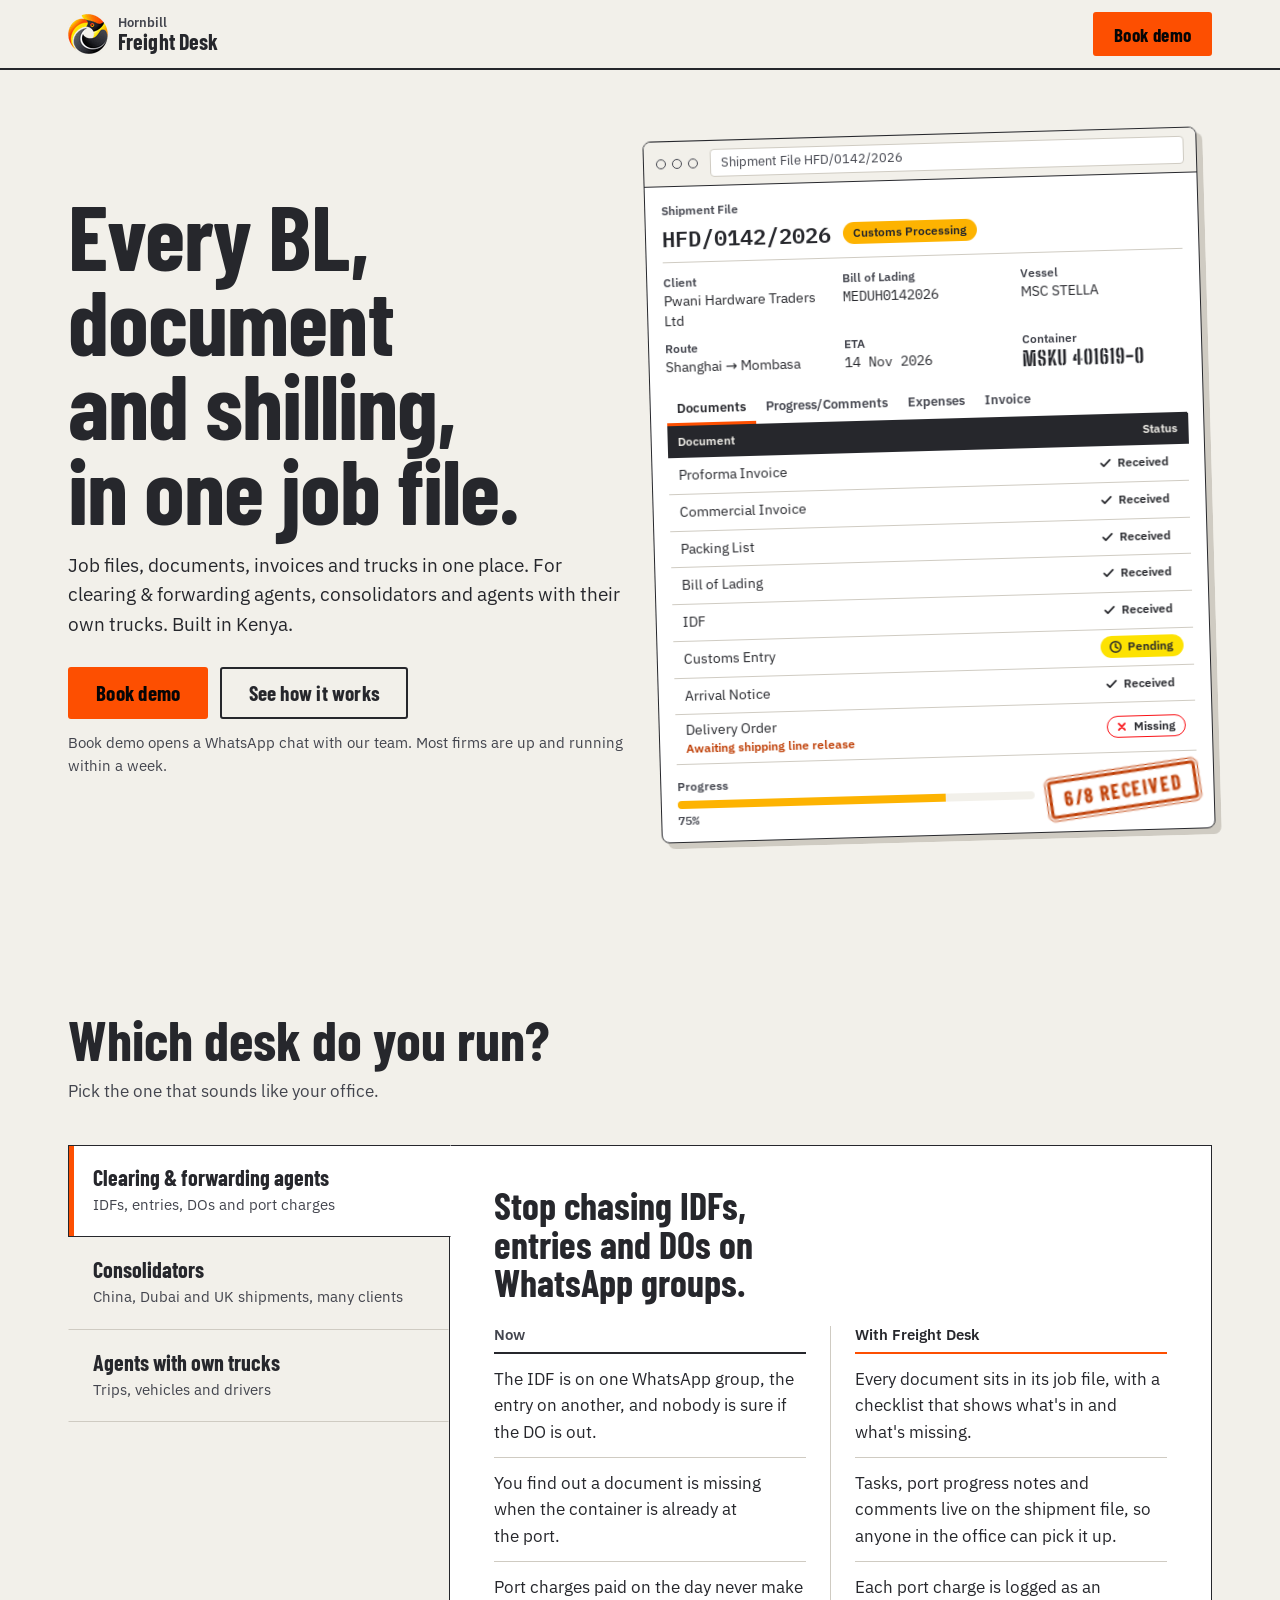
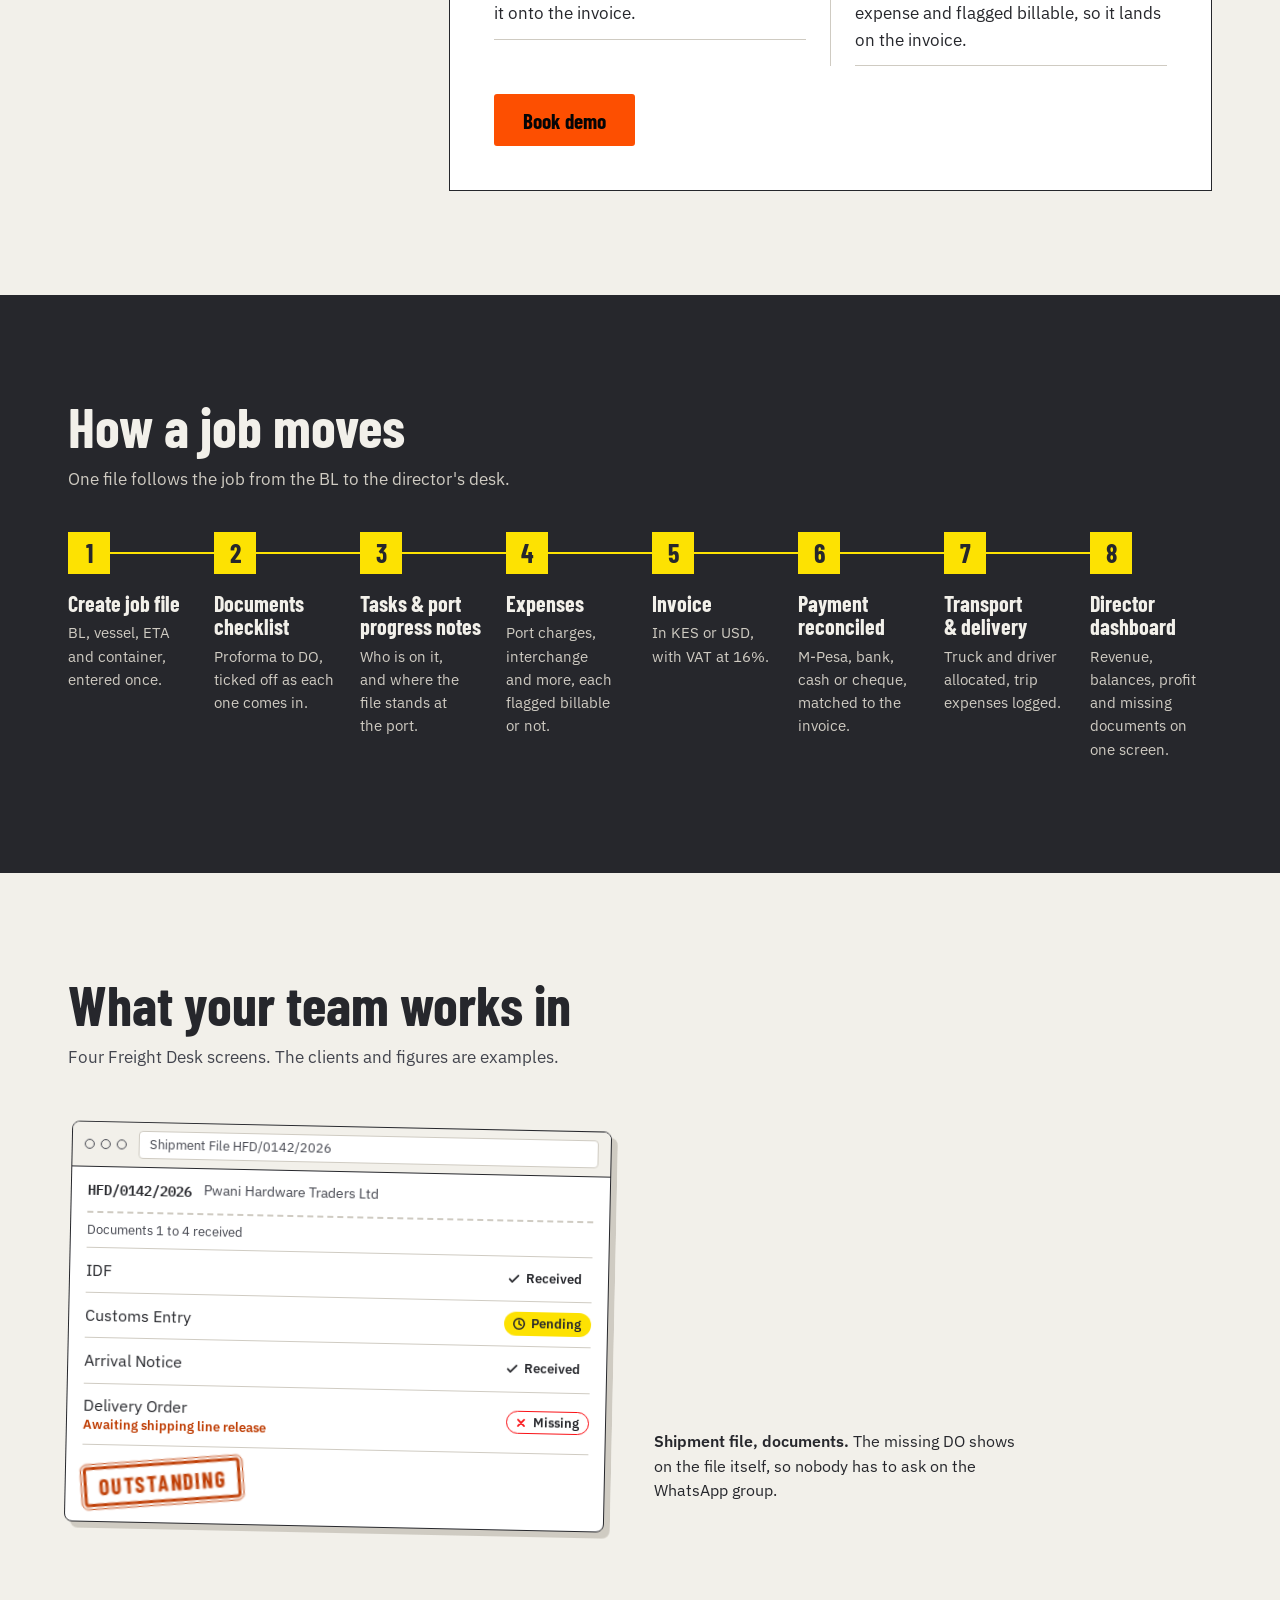
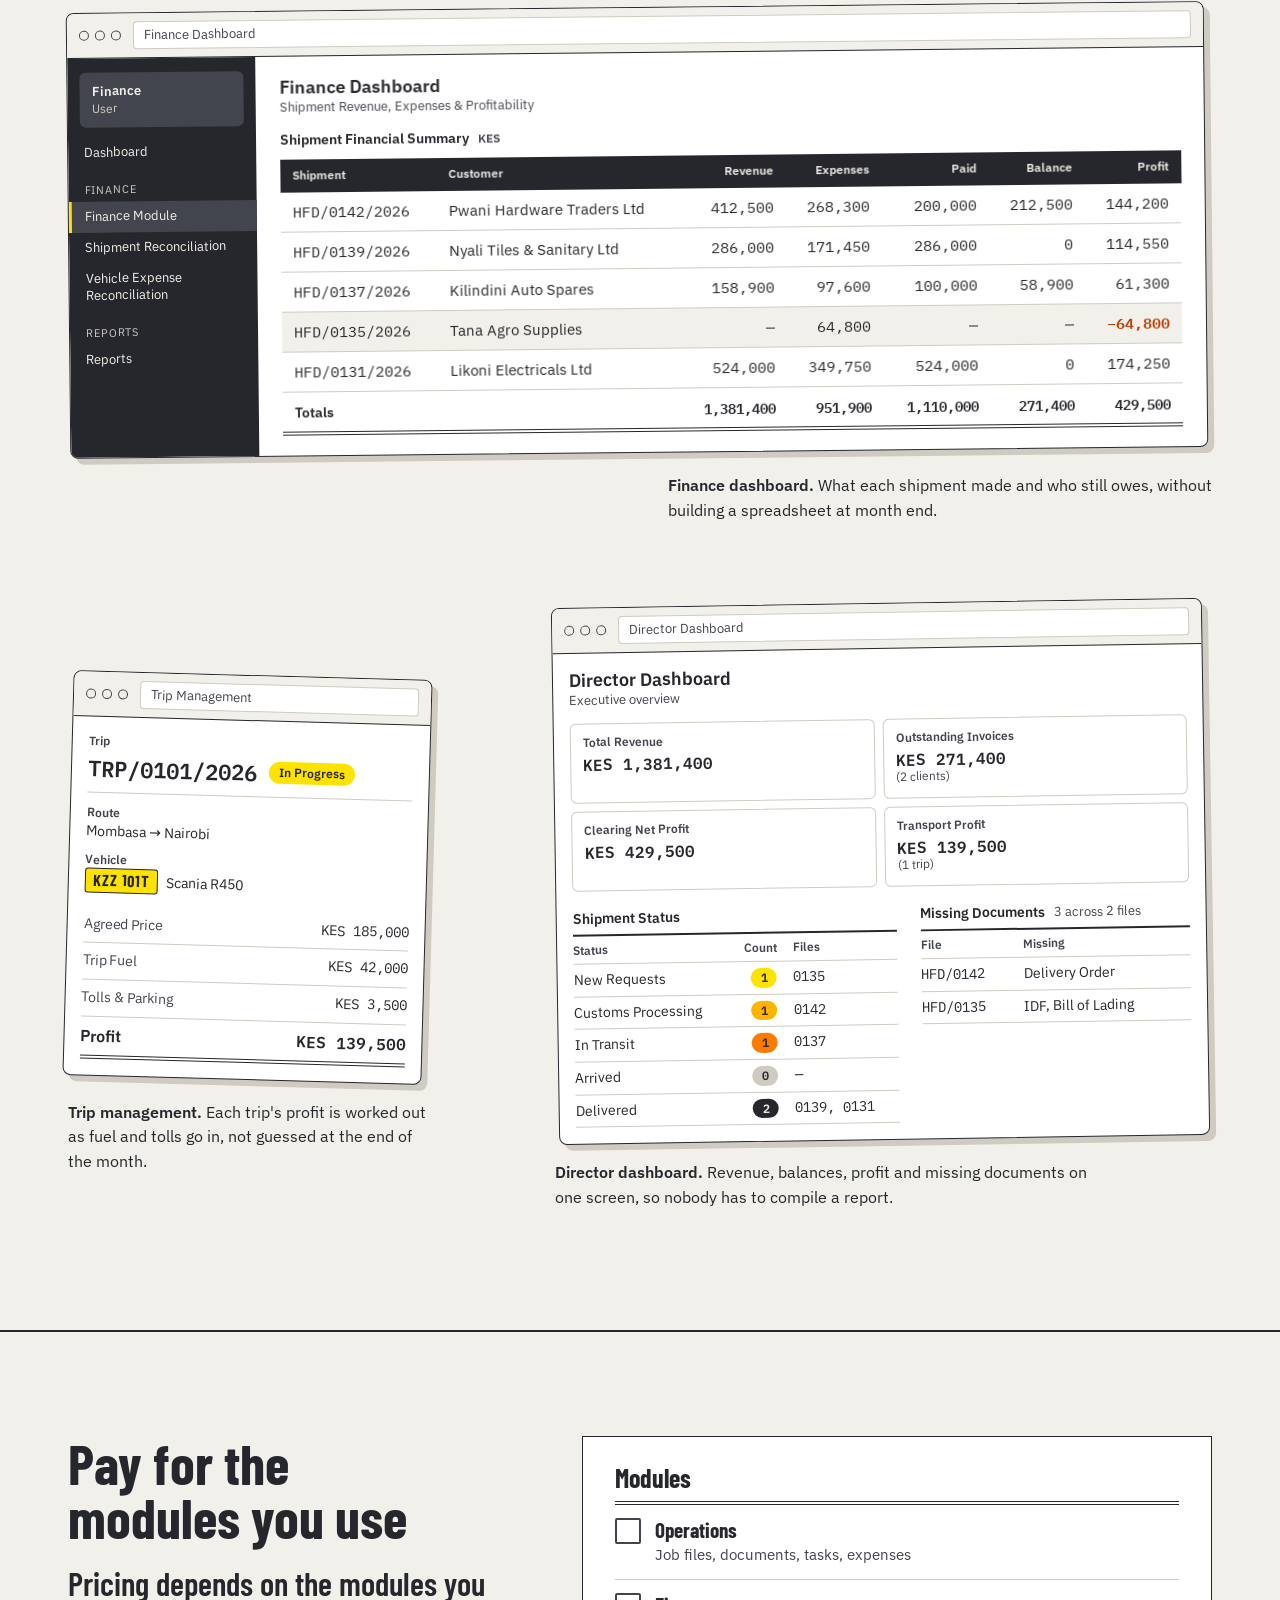
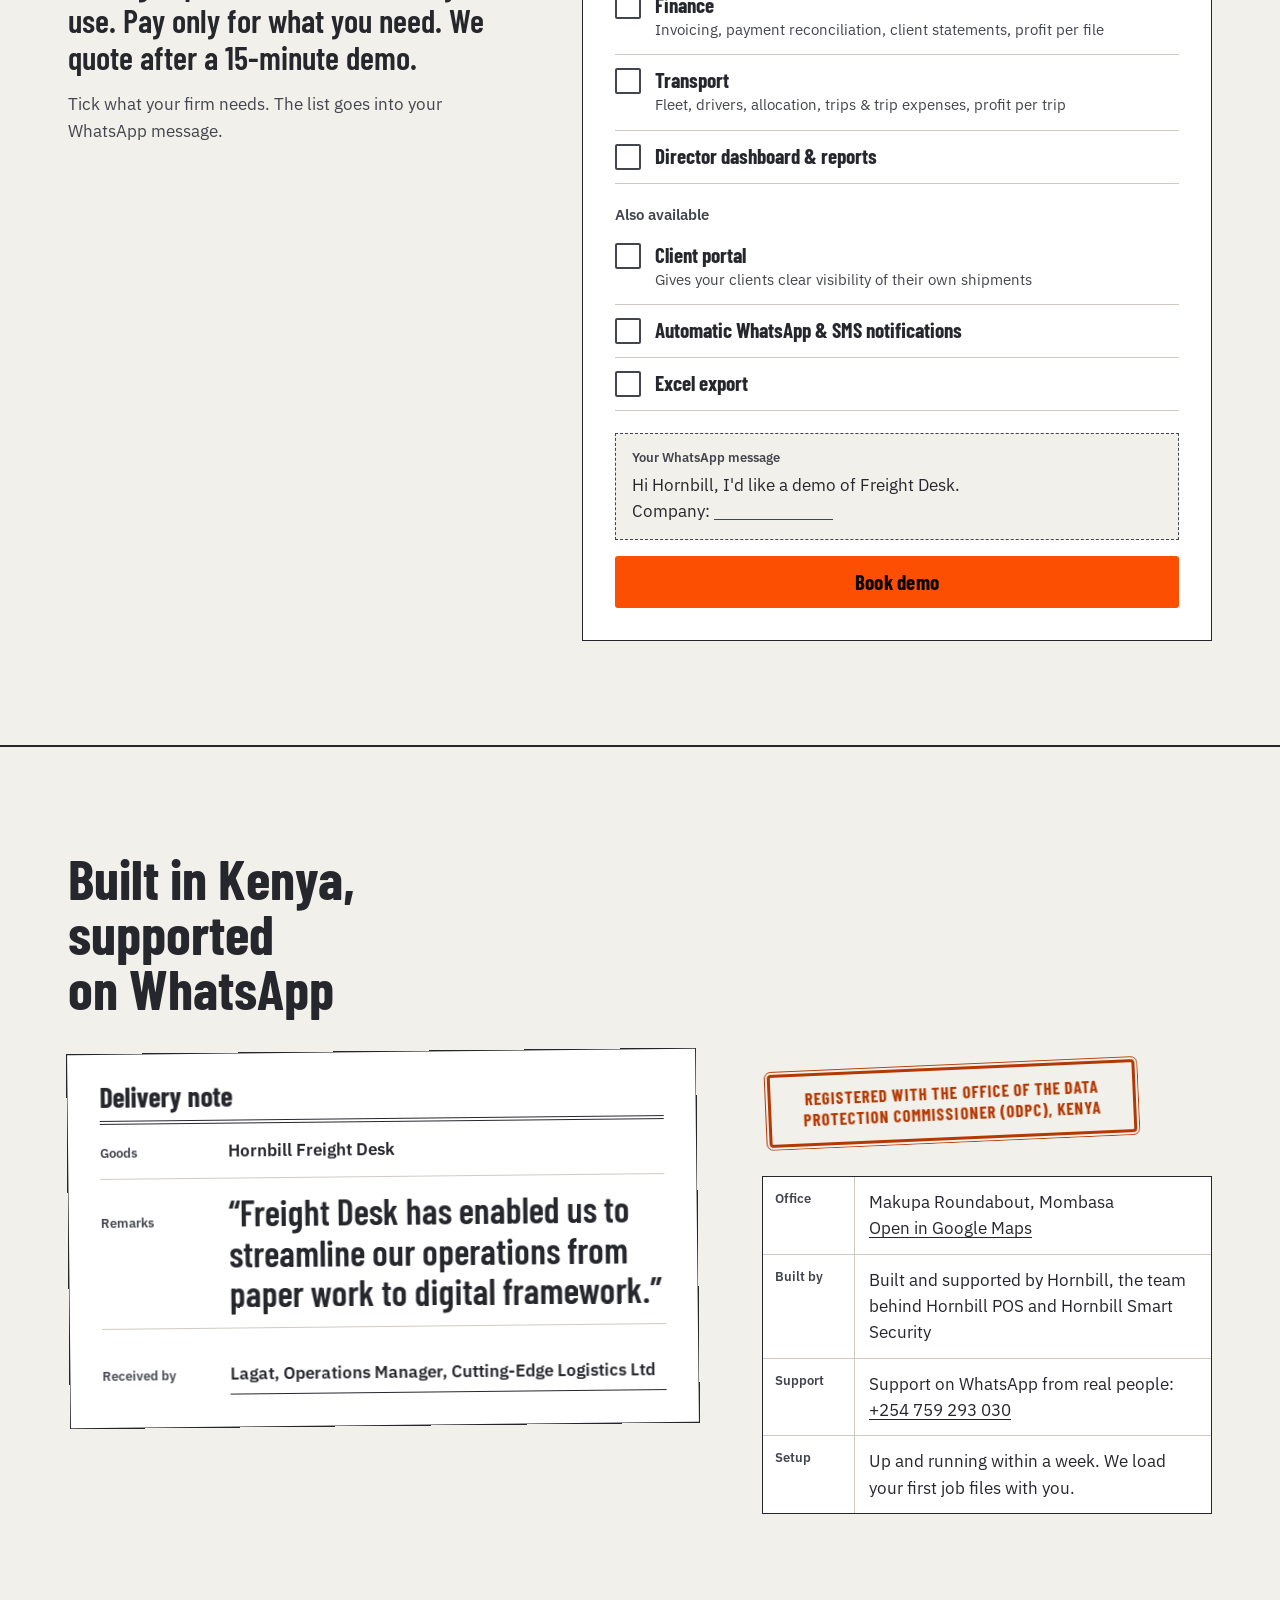
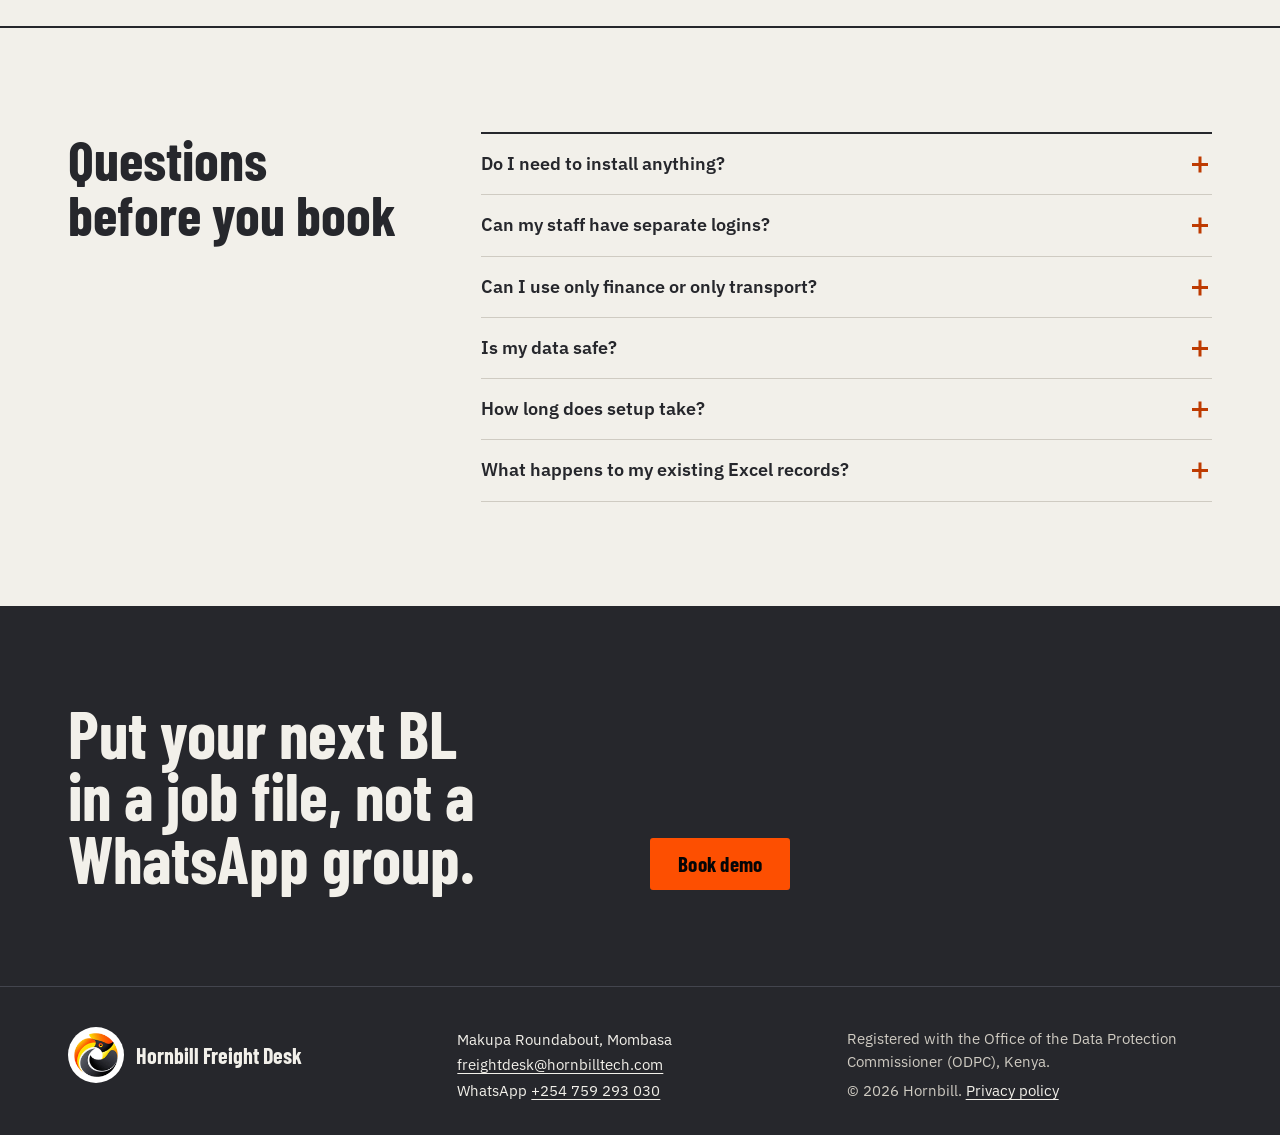
==== commit 093d98fc: "Add paperwork-themed motion, sticky desktop top bar and hosting headers - Hero job file: statuses ar" ====
--- a/index.html
+++ b/index.html
@@ -28,6 +28,31 @@
 <link rel="preload" href="fonts/ibm-plex-sans-latin-400-normal.woff2" as="font" type="font/woff2" crossorigin>
 <link rel="stylesheet" href="css/site.css">
 
+<script type="application/ld+json">
+{
+  "@context": "https://schema.org",
+  "@graph": [
+    {
+      "@type": "Organization",
+      "@id": "https://freightdesk.hornbilltech.com/#org",
+      "name": "Hornbill",
+      "url": "https://freightdesk.hornbilltech.com/",
+      "logo": "https://freightdesk.hornbilltech.com/img/icon-192.png",
+      "email": "freightdesk@hornbilltech.com",
+      "telephone": "+254759293030",
+      "address": { "@type": "PostalAddress", "streetAddress": "Makupa Roundabout", "addressLocality": "Mombasa", "addressCountry": "KE" }
+    },
+    {
+      "@type": "WebSite",
+      "name": "Hornbill Freight Desk",
+      "url": "https://freightdesk.hornbilltech.com/",
+      "inLanguage": "en-KE",
+      "publisher": { "@id": "https://freightdesk.hornbilltech.com/#org" }
+    }
+  ]
+}
+</script>
+
 <!-- Google Analytics 4: uncomment and replace G-XXXXXXXXXX with the real Measurement ID.
 <script async src="https://www.googletagmanager.com/gtag/js?id=G-XXXXXXXXXX"></script>
 <script>
@@ -83,7 +108,7 @@
           <a class="btn btn--accent" href="https://wa.me/254759293030?text=Hi%20Hornbill%2C%20I'd%20like%20a%20demo%20of%20Freight%20Desk.%20Company%3A%20" target="_blank" rel="noopener" data-segment="general">Book demo</a>
           <a class="btn btn--line" href="#how">See how it works</a>
         </div>
-        <p class="hero__note">Book demo opens a WhatsApp chat with our team.</p>
+        <p class="hero__note">Book demo opens a WhatsApp chat with our team. Most firms are up and running within a week.</p>
       </div>
 
       <figure class="hero__shot">
@@ -277,7 +302,7 @@
                   <tr class="is-missing"><td>Delivery Order<span class="checklist__note">Awaiting shipping line release</span></td><td><span class="st st--miss"><svg><use href="#i-cross"/></svg>Missing</span></td></tr>
                 </tbody>
               </table>
-              <span class="stamp stamp--do">Outstanding</span>
+              <span class="stamp stamp--do" data-reveal>Outstanding</span>
             </div>
           </div>
           <figcaption><strong>Shipment file, documents.</strong> The missing DO shows on the file itself, so nobody has to ask on the WhatsApp group.</figcaption>
@@ -310,7 +335,7 @@
                     <tr><td class="mono">HFD/0142/2026<span class="sub">Pwani Hardware Traders Ltd</span></td><td class="c-client">Pwani Hardware Traders Ltd</td><td class="num c-mid">412,500</td><td class="num c-mid">268,300</td><td class="num c-mid">200,000</td><td class="num">212,500</td><td class="num">144,200</td></tr>
                     <tr><td class="mono">HFD/0139/2026<span class="sub">Nyali Tiles &amp; Sanitary Ltd</span></td><td class="c-client">Nyali Tiles &amp; Sanitary Ltd</td><td class="num c-mid">286,000</td><td class="num c-mid">171,450</td><td class="num c-mid">286,000</td><td class="num">0</td><td class="num">114,550</td></tr>
                     <tr><td class="mono">HFD/0137/2026<span class="sub">Kilindini Auto Spares</span></td><td class="c-client">Kilindini Auto Spares</td><td class="num c-mid">158,900</td><td class="num c-mid">97,600</td><td class="num c-mid">100,000</td><td class="num">58,900</td><td class="num">61,300</td></tr>
-                    <tr class="is-flagged"><td class="mono">HFD/0135/2026<span class="sub">Tana Agro Supplies</span><span class="stamp stamp--row stamp--row-sm">Costs logged · No invoice</span></td><td class="c-client">Tana Agro Supplies</td><td class="num c-mid">—</td><td class="num c-mid">64,800</td><td class="num c-mid stamp-cell">—<span class="stamp stamp--row stamp--row-lg">Costs logged · No invoice</span></td><td class="num">—</td><td class="num neg">−64,800</td></tr>
+                    <tr class="is-flagged" data-reveal><td class="mono">HFD/0135/2026<span class="sub">Tana Agro Supplies</span><span class="stamp stamp--row stamp--row-sm">Costs logged · No invoice</span></td><td class="c-client">Tana Agro Supplies</td><td class="num c-mid">—</td><td class="num c-mid">64,800</td><td class="num c-mid stamp-cell">—<span class="stamp stamp--row stamp--row-lg">Costs logged · No invoice</span></td><td class="num">—</td><td class="num neg">−64,800</td></tr>
                     <tr><td class="mono">HFD/0131/2026<span class="sub">Likoni Electricals Ltd</span></td><td class="c-client">Likoni Electricals Ltd</td><td class="num c-mid">524,000</td><td class="num c-mid">349,750</td><td class="num c-mid">524,000</td><td class="num">0</td><td class="num">174,250</td></tr>
                   </tbody>
                   <tfoot>
@@ -449,7 +474,7 @@
         </figure>
 
         <div class="trust__side">
-          <p class="stamp stamp--odpc">Registered with the Office of the Data Protection Commissioner (ODPC), Kenya</p>
+          <p class="stamp stamp--odpc" data-reveal>Registered with the Office of the Data Protection Commissioner (ODPC), Kenya</p>
           <dl class="gate">
             <div><dt>Office</dt><dd>Makupa Roundabout, Mombasa<br><a href="https://www.google.com/maps/search/?api=1&amp;query=Makupa+Roundabout+Mombasa" target="_blank" rel="noopener">Open in Google Maps</a></dd></div>
             <div><dt>Built by</dt><dd>Built and supported by Hornbill, the team behind Hornbill POS and Hornbill Smart Security</dd></div>
--- a/css/site.css
+++ b/css/site.css
@@ -36,6 +36,8 @@
   --gutter: 16px;
   --max: 1240px;
   --line: 1.5px solid var(--ink);
+  --ease-out: cubic-bezier(.2, .7, .3, 1);
+  color-scheme: light;
 }
 
 /* ---------- Base ---------- */
@@ -55,7 +57,7 @@
 p, ul, ol, dl, dd, figure, blockquote { margin: 0; }
 h1, h2, h3, h4 { margin: 0; font-family: var(--font-head); font-weight: 700; line-height: 1; text-wrap: balance; }
 p, li { text-wrap: pretty; }
-a { color: inherit; text-decoration-thickness: 1px; text-underline-offset: .2em; }
+a { color: inherit; text-decoration-thickness: 1px; text-underline-offset: .2em; transition: text-decoration-color .15s ease; }
 a:hover { text-decoration-color: var(--accent); text-decoration-thickness: 2px; }
 :focus-visible { outline: 3px solid var(--ink); outline-offset: 3px; }
 .how :focus-visible, .final :focus-visible, .foot :focus-visible { outline-color: var(--yellow); }
@@ -64,6 +66,9 @@
 .vh { position: absolute !important; width: 1px; height: 1px; overflow: hidden; clip: rect(0 0 0 0); clip-path: inset(50%); white-space: nowrap; }
 .sprite { position: absolute; width: 0; height: 0; overflow: hidden; }
 .nowrap { white-space: nowrap; }
+@media (prefers-reduced-motion: reduce) {
+  *, *::before, *::after { animation-duration: 1ms !important; animation-delay: 0s !important; transition-duration: 1ms !important; transition-delay: 0s !important; }
+}
 
 .skip { position: absolute; left: 8px; top: -60px; z-index: 50; padding: 10px 14px; background: var(--ink); color: var(--paper); font-weight: 600; }
 .skip:focus { top: 8px; }
@@ -81,11 +86,17 @@
   border: 2px solid transparent; border-radius: 3px;
   font: 700 1.3125rem/1 var(--font-head); letter-spacing: .01em;
   text-decoration: none; cursor: pointer;
+  transition: background-color .15s ease, border-color .15s ease, color .15s ease, transform .15s var(--ease-out), box-shadow .15s var(--ease-out);
 }
 .btn--accent { background: var(--accent); color: var(--black); border-color: var(--accent); }
 .btn--accent:hover { background: var(--orange); border-color: var(--orange); }
 .btn--line { background: transparent; color: var(--ink); border-color: var(--ink); }
 .btn--line:hover { background: var(--ink); color: var(--paper); }
+/* Like a rubber stamp: lifts on hover with a hard ink shadow, presses flat on click. */
+@media (hover: hover) {
+  .btn:hover { transform: translate(-2px, -2px); box-shadow: 3px 3px 0 var(--black); }
+}
+.btn:active { transform: none; box-shadow: none; }
 .btn--sm { min-height: 44px; padding: .45em 1em; font-size: 1.1875rem; }
 .btn--block { display: flex; width: 100%; }
 
@@ -96,6 +107,11 @@
 .brand img { width: 40px; height: 40px; flex: none; }
 .brand__name { display: grid; font: 700 1.375rem/1 var(--font-head); letter-spacing: .005em; }
 .brand__co { font: 600 .8125rem/1.1 var(--font-body); color: var(--slate); letter-spacing: 0; }
+/* From tablet up there is no bottom bar, so the top bar and its Book demo stay in view. */
+@media (min-width: 768px) {
+  html { scroll-padding-top: 84px; }
+  .topbar { position: sticky; top: 0; z-index: 20; background: var(--paper); }
+}
 
 /* ---------- Hero ---------- */
 .hero { padding-block: 36px 56px; overflow-x: clip; }
@@ -148,6 +164,11 @@
   .frame--b { transform: rotate(-.6deg); }
   .frame--c { transform: rotate(1.6deg); }
   .frame--d { transform: rotate(-.9deg); }
+}
+/* Picking a sheet up off the desk: on hover a screen straightens and lifts. */
+.frame { transition: transform .35s var(--ease-out), box-shadow .35s var(--ease-out); }
+@media (hover: hover) {
+  .hero__shot:hover .frame, .shot:hover .frame { transform: translate(-3px, -3px); box-shadow: 9px 9px 0 var(--rule); }
 }
 
 /* In-app chrome, following the real product's screens: role sidebar, page title + subtitle,
@@ -212,8 +233,10 @@
 .progress__bar i { display: block; width: 75%; height: 100%; background: var(--amber); }
 .progress__pct { font: 600 .75rem/1 var(--font-mono); color: var(--slate); }
 
-/* Stamps */
+/* Stamps. --rot is each stamp's resting angle, --pre any positioning transform it needs,
+   --drop the scale it lands from. */
 .stamp {
+  --rot: -7deg; --pre: translate(0, 0);
   display: inline-block;
   padding: 6px 12px;
   border: 3px solid var(--accent-deep);
@@ -223,16 +246,35 @@
   font: 700 1.25rem/1 var(--font-head);
   letter-spacing: .08em; text-transform: uppercase;
   white-space: nowrap;
-  transform: rotate(-7deg);
+  transform: var(--pre) rotate(var(--rot));
   mix-blend-mode: multiply;
 }
+@keyframes stamp-land {
+  0%   { opacity: 0; transform: var(--pre) rotate(calc(var(--rot) - 9deg)) scale(var(--drop, 1.9)); }
+  65%  { opacity: 1; transform: var(--pre) rotate(calc(var(--rot) + 1deg)) scale(.95); }
+  100% { opacity: 1; transform: var(--pre) rotate(var(--rot)) scale(1); }
+}
+@keyframes st-in { from { opacity: 0; transform: scale(.6); } }
+@keyframes bar-fill { from { transform: scaleX(0); } }
+
+/* Page load: the hero file's documents come in one by one, the progress bar fills, then the stamp lands. */
 @media (prefers-reduced-motion: no-preference) {
-  .stamp--land { animation: stamp-land .45s cubic-bezier(.2, .7, .3, 1) .8s both; }
-}
-@keyframes stamp-land {
-  0%   { opacity: 0; transform: rotate(-16deg) scale(1.9); }
-  65%  { opacity: 1; transform: rotate(-6deg) scale(.95); }
-  100% { opacity: 1; transform: rotate(-7deg) scale(1); }
+  .frame--hero .st { animation: st-in .3s var(--ease-out) calc(.3s + var(--r, 0) * 70ms) backwards; }
+  .frame--hero tr:nth-child(2) { --r: 1; }
+  .frame--hero tr:nth-child(3) { --r: 2; }
+  .frame--hero tr:nth-child(4) { --r: 3; }
+  .frame--hero tr:nth-child(5) { --r: 4; }
+  .frame--hero tr:nth-child(6) { --r: 5; }
+  .frame--hero tr:nth-child(7) { --r: 6; }
+  .frame--hero tr:nth-child(8) { --r: 7; }
+  .frame--hero .progress__bar i { transform-origin: left; animation: bar-fill .6s var(--ease-out) .9s backwards; }
+  .stamp--land { animation: stamp-land .45s var(--ease-out) 1.45s both; }
+}
+
+/* Further down, each stamp lands as its paperwork scrolls into view (site.js sets js-motion and is-in). */
+@media (prefers-reduced-motion: no-preference) {
+  .js-motion [data-reveal]:not(.is-in) .stamp, .js-motion .stamp[data-reveal]:not(.is-in) { opacity: 0; }
+  .js-motion .is-in .stamp, .js-motion .stamp.is-in { animation: stamp-land .45s var(--ease-out) .15s both; }
 }
 
 /* ---------- Who it's for ---------- */
@@ -247,6 +289,7 @@
   background: transparent; color: var(--ink);
   border: 0; border-bottom: 1px solid var(--rule);
   font: inherit; cursor: pointer;
+  transition: background-color .2s ease, box-shadow .2s ease;
 }
 .who__tabs button:hover .who__tab-name { text-decoration: underline; text-decoration-thickness: 2px; text-underline-offset: .15em; text-decoration-color: var(--accent); }
 .who__tabs [aria-selected="true"] { background: var(--sheet); box-shadow: inset 5px 0 0 var(--accent); }
@@ -265,6 +308,14 @@
 .ledger2__col--fd h4 { color: var(--ink); border-bottom-color: var(--accent); }
 .ledger2 ul { list-style: none; padding: 0; margin: 0; }
 .ledger2 li { padding: 12px 0; border-bottom: 1px solid var(--rule); }
+
+/* Switching tabs: the new panel's lines are written in, top to bottom (site.js numbers them --n). */
+@keyframes rise { from { opacity: 0; transform: translateY(8px); } }
+@media (prefers-reduced-motion: no-preference) {
+  .who__panel.is-entering h3, .who__panel.is-entering li, .who__panel.is-entering .btn { animation: rise .35s var(--ease-out) backwards; }
+  .who__panel.is-entering li { animation-delay: calc(80ms + var(--n, 0) * 40ms); }
+  .who__panel.is-entering .btn { animation-delay: 360ms; }
+}
 
 @media (min-width: 768px) {
   .who__panel { padding: 32px 32px 36px; }
@@ -316,6 +367,20 @@
   .track h3 { font-size: 1.375rem; }
 }
 
+/* As the band scrolls in, the job moves along the track: each step lights up, then the line runs on
+   to the next. Side by side the steps go in order (--i, set by site.js); stacked, each lights as it scrolls in. */
+@media (prefers-reduced-motion: no-preference) {
+  .js-motion .track li { --d: 0ms; }
+  .js-motion .track li::before { transform: scaleY(0); transform-origin: top; transition: transform .3s linear calc(var(--d) + 40ms); }
+  .js-motion .track__n { background: transparent; color: var(--yellow); box-shadow: inset 0 0 0 2px var(--yellow); transition: background-color .2s ease var(--d), color .2s ease var(--d); }
+  .js-motion .track li.is-in::before { transform: none; }
+  .js-motion .track li.is-in .track__n { background: var(--yellow); color: var(--ink); }
+}
+@media (min-width: 768px) and (prefers-reduced-motion: no-preference) {
+  .js-motion .track li { --d: calc(var(--i, 0) * 240ms); }
+  .js-motion .track li::before { transform: scaleX(0); transform-origin: left; transition-duration: .2s; }
+}
+
 /* ---------- Screens ---------- */
 .screens { padding-block: 72px 88px; overflow-x: clip; }
 .screens__head { margin-bottom: 40px; }
@@ -333,7 +398,7 @@
 .checklist--lg td { padding: 10px 0; }
 .checklist--lg .st { font-size: .8125rem; }
 .checklist--lg .checklist__note { font-size: .8125rem; }
-.stamp--do { margin: 16px 0 2px 2px; font-size: 1.375rem; transform: rotate(-5deg); }
+.stamp--do { --rot: -5deg; margin: 16px 0 2px 2px; font-size: 1.375rem; }
 
 /* B: shipment financial summary. Columns follow the ledger's own width (container query). */
 .frame--b .shell__main { container: ledger / inline-size; }
@@ -347,8 +412,9 @@
 .ledger tfoot th, .ledger tfoot td { padding-top: 10px; font-weight: 600; color: var(--ink); background: var(--sheet); font-size: .875rem; border-top: var(--line); border-bottom: 4px double var(--ink); }
 .ledger tfoot th { font-family: var(--font-body); text-align: left; box-shadow: none; }
 .is-flagged td { background: var(--paper); }
+@media (hover: hover) { .ledger tbody tr:hover td { background: var(--paper); } }
 .stamp-cell { position: relative; }
-.stamp--row { font-size: .8125rem; padding: 4px 8px; border-width: 2px; outline-width: 1px; letter-spacing: .06em; transform: rotate(-3deg); }
+.stamp--row { --rot: -3deg; font-size: .8125rem; padding: 4px 8px; border-width: 2px; outline-width: 1px; letter-spacing: .06em; }
 .stamp--row-sm { display: inline-block; margin-top: 8px; max-width: 8.5em; white-space: normal; line-height: 1.2; }
 .stamp--row-lg { display: none; }
 .c-client, .c-mid { display: none; }
@@ -356,7 +422,7 @@
 @container ledger (min-width: 600px) {
   .c-mid { display: table-cell; }
   .stamp--row-sm { display: none; }
-  .stamp--row-lg { display: inline-block; position: absolute; left: 16px; top: 50%; transform: translateY(-50%) rotate(-3deg); }
+  .stamp--row-lg { --pre: translateY(-50%); display: inline-block; position: absolute; left: 16px; top: 50%; }
   .ledger td, .ledger th { padding-inline: 12px; }
 }
 @container ledger (min-width: 840px) {
@@ -446,10 +512,17 @@
   display: grid; place-content: center;
   border: 2px solid var(--slate); border-radius: 2px; background: var(--sheet);
   cursor: pointer;
-}
-.tick input::before { content: ""; width: 13px; height: 7px; border-left: 3px solid var(--black); border-bottom: 3px solid var(--black); transform: translateY(-2px) rotate(-45deg); visibility: hidden; }
+  transition: background-color .15s ease, border-color .15s ease;
+}
+.tick input::before {
+  content: ""; width: 13px; height: 7px;
+  border-left: 3px solid var(--black); border-bottom: 3px solid var(--black);
+  transform: translateY(-2px) rotate(-45deg) scale(.3); opacity: 0;
+  transition: opacity .1s ease, transform .2s cubic-bezier(.3, 1.6, .5, 1);
+}
 .tick input:checked { background: var(--accent); border-color: var(--black); }
-.tick input:checked::before { visibility: visible; }
+.tick input:checked::before { transform: translateY(-2px) rotate(-45deg); opacity: 1; }
+@media (hover: hover) { .tick:hover input:not(:checked) { border-color: var(--ink); } }
 .tick__text { display: grid; gap: 2px; }
 .tick__text strong { font: 700 1.3125rem/1.1 var(--font-head); }
 .tick__text span { font-size: .9375rem; color: var(--slate); }
@@ -457,6 +530,12 @@
 .sheet__msg-label { font-size: .8125rem; font-weight: 600; color: var(--slate); }
 .sheet__msg-text { margin-top: 4px; }
 .sheet__msg-text::after { content: ""; display: inline-block; width: 7em; height: 1em; border-bottom: 1.5px solid var(--slate); vertical-align: -3px; }
+/* The module list in the message flashes like a highlighter each time it changes. */
+.msg-mods { margin-inline: -2px; padding-inline: 2px; -webkit-box-decoration-break: clone; box-decoration-break: clone; }
+@keyframes ink-flash { from { background-color: var(--yellow); } }
+@media (prefers-reduced-motion: no-preference) {
+  .msg-mods { animation: ink-flash 1.1s ease-out backwards; }
+}
 
 @media (min-width: 768px) {
   .sheet { padding: 28px 32px 32px; }
@@ -464,15 +543,16 @@
 @media (min-width: 1024px) {
   .modules { padding-block: 104px; }
   .modules__grid { grid-template-columns: 5fr 7fr; column-gap: 64px; align-items: start; }
-  .modules__copy { position: sticky; top: 32px; }
+  .modules__copy { position: sticky; top: 104px; }
 }
 
 /* ---------- Trust ---------- */
-.trust { padding-block: 72px 80px; border-top: 2px solid var(--ink); }
+.trust { padding-block: 72px 80px; border-top: 2px solid var(--ink); overflow-x: clip; }
 .trust h2 { max-width: 14ch; margin-bottom: 36px; }
 .trust__grid { display: grid; gap: 48px; }
 
-.note { background: var(--sheet); border: var(--line); padding: 20px 18px 24px; transform: rotate(-.6deg); }
+.note { background: var(--sheet); border: var(--line); padding: 20px 18px 24px; transform: rotate(-.6deg); transition: transform .35s var(--ease-out); }
+@media (hover: hover) { .note:hover { transform: none; } }
 .note__head { padding-bottom: 10px; border-bottom: 4px double var(--ink); }
 .note__title { font: 700 1.75rem/1 var(--font-head); }
 .note__row { display: grid; gap: 4px; padding: 14px 0; border-bottom: 1px solid var(--rule); }
@@ -488,7 +568,7 @@
   display: block; max-width: 23rem; margin: 4px 0 36px 6px;
   padding: 12px 16px; white-space: normal; text-align: center;
   font-size: 1.0625rem; line-height: 1.25; letter-spacing: .06em;
-  transform: rotate(-2.5deg);
+  --rot: -2.5deg; --drop: 1.3;
 }
 .gate { background: var(--sheet); border: var(--line); }
 .gate > div { display: grid; grid-template-columns: 5.75rem 1fr; border-bottom: 1px solid var(--rule); }
@@ -518,9 +598,23 @@
   padding: 18px 44px 18px 0; font-size: 1.125rem; font-weight: 600; line-height: 1.35;
 }
 .faq summary::-webkit-details-marker { display: none; }
-.faq summary::after { content: "+"; position: absolute; right: 4px; top: 12px; font: 700 1.75rem/1 var(--font-head); color: var(--accent-deep); }
-.faq details[open] summary::after { content: "\2212"; }
+/* A plus built from two bars, so the upright one can turn flat into a minus. */
+.faq summary::before, .faq summary::after {
+  content: ""; position: absolute; right: 4px; top: 29px;
+  width: 16px; height: 3px; background: var(--accent-deep);
+  transition: transform .25s var(--ease-out);
+}
+.faq summary::after { transform: rotate(90deg); }
+.faq details[open] summary::after { transform: rotate(180deg); }
+@media (forced-colors: active) { .faq summary::before, .faq summary::after { forced-color-adjust: none; background: CanvasText; } }
+@media (hover: hover) { .faq summary:hover { text-decoration: underline; text-decoration-thickness: 2px; text-decoration-color: var(--accent); text-underline-offset: .2em; } }
 .faq details p { padding: 0 0 22px; max-width: 40em; }
+/* Answers slide open where the browser can animate to height: auto; elsewhere they open at once. */
+@media (prefers-reduced-motion: no-preference) {
+  .faq details { interpolate-size: allow-keywords; }
+  .faq details::details-content { height: 0; overflow: clip; transition: height .3s var(--ease-out), content-visibility .3s allow-discrete; }
+  .faq details[open]::details-content { height: auto; }
+}
 @media (min-width: 1024px) {
   .faq { padding-block: 104px; }
   .faq__grid { grid-template-columns: 4fr 8fr; column-gap: 48px; align-items: start; }
